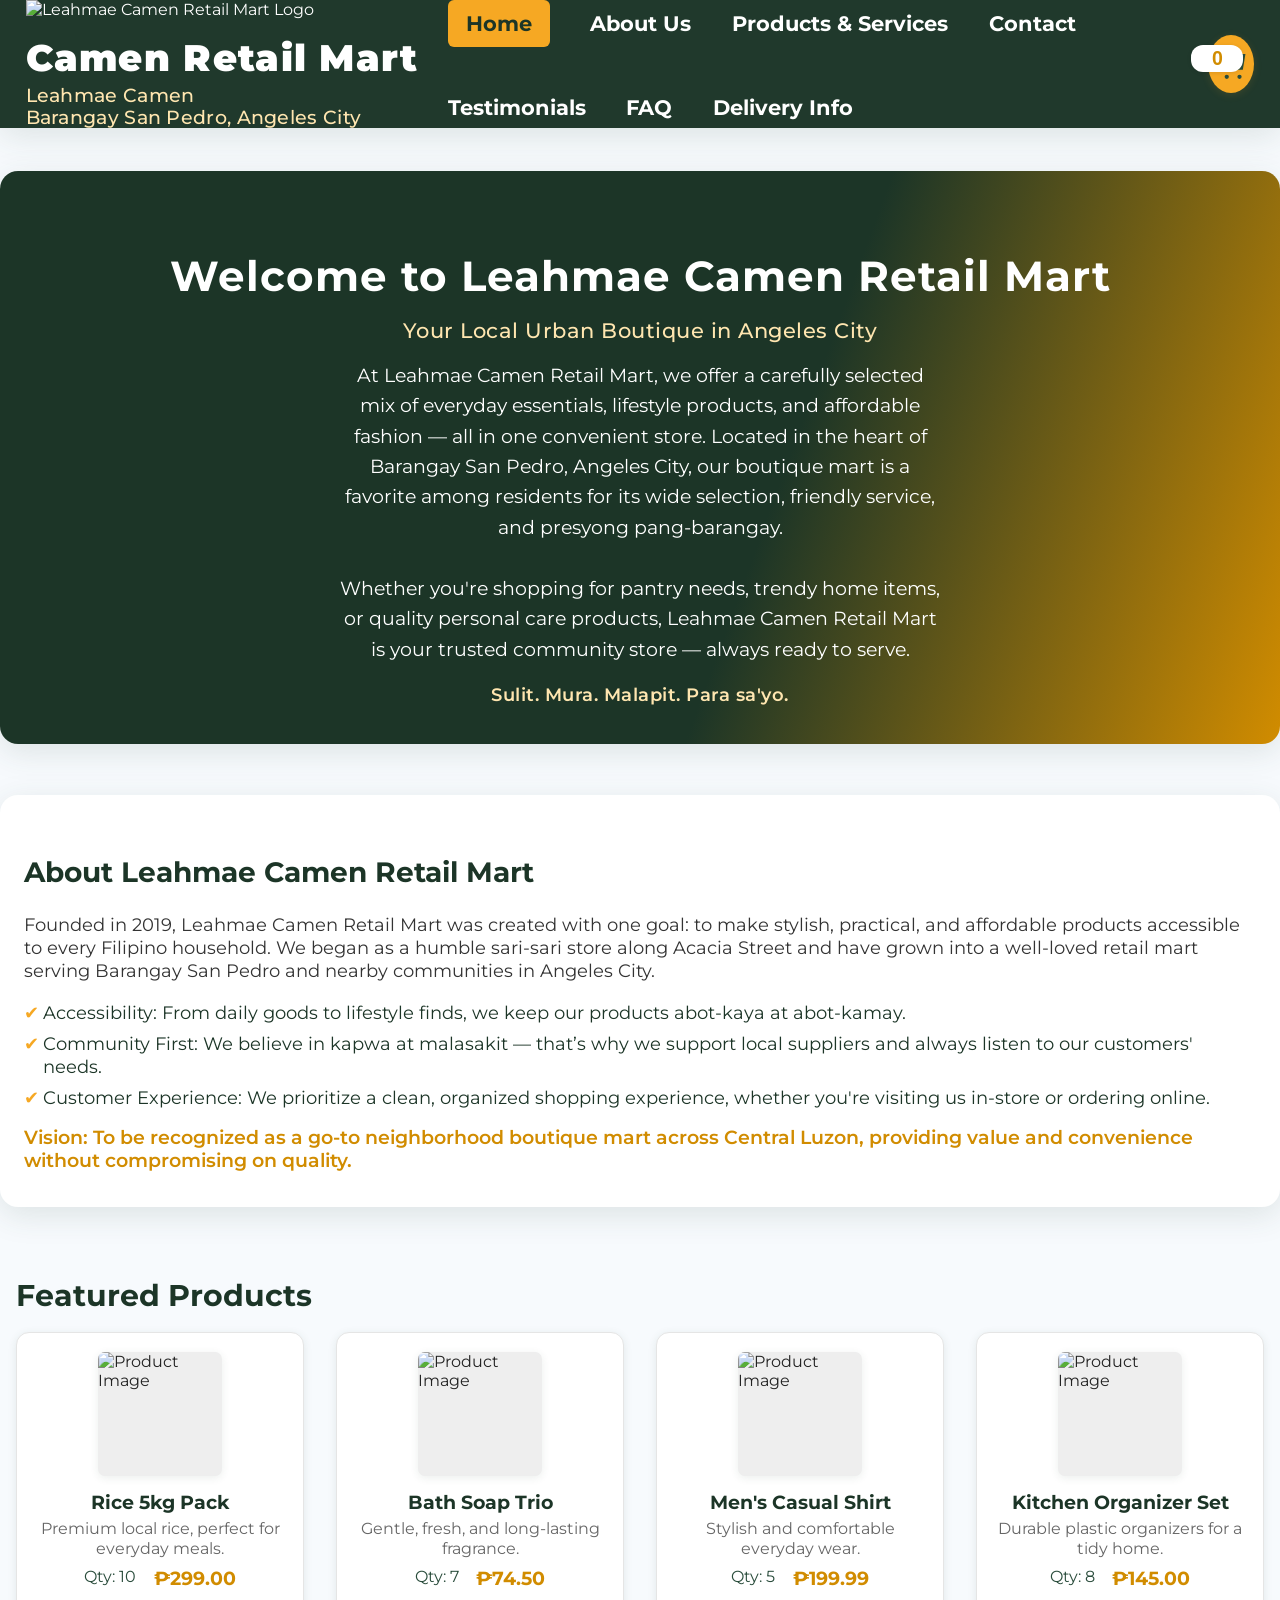
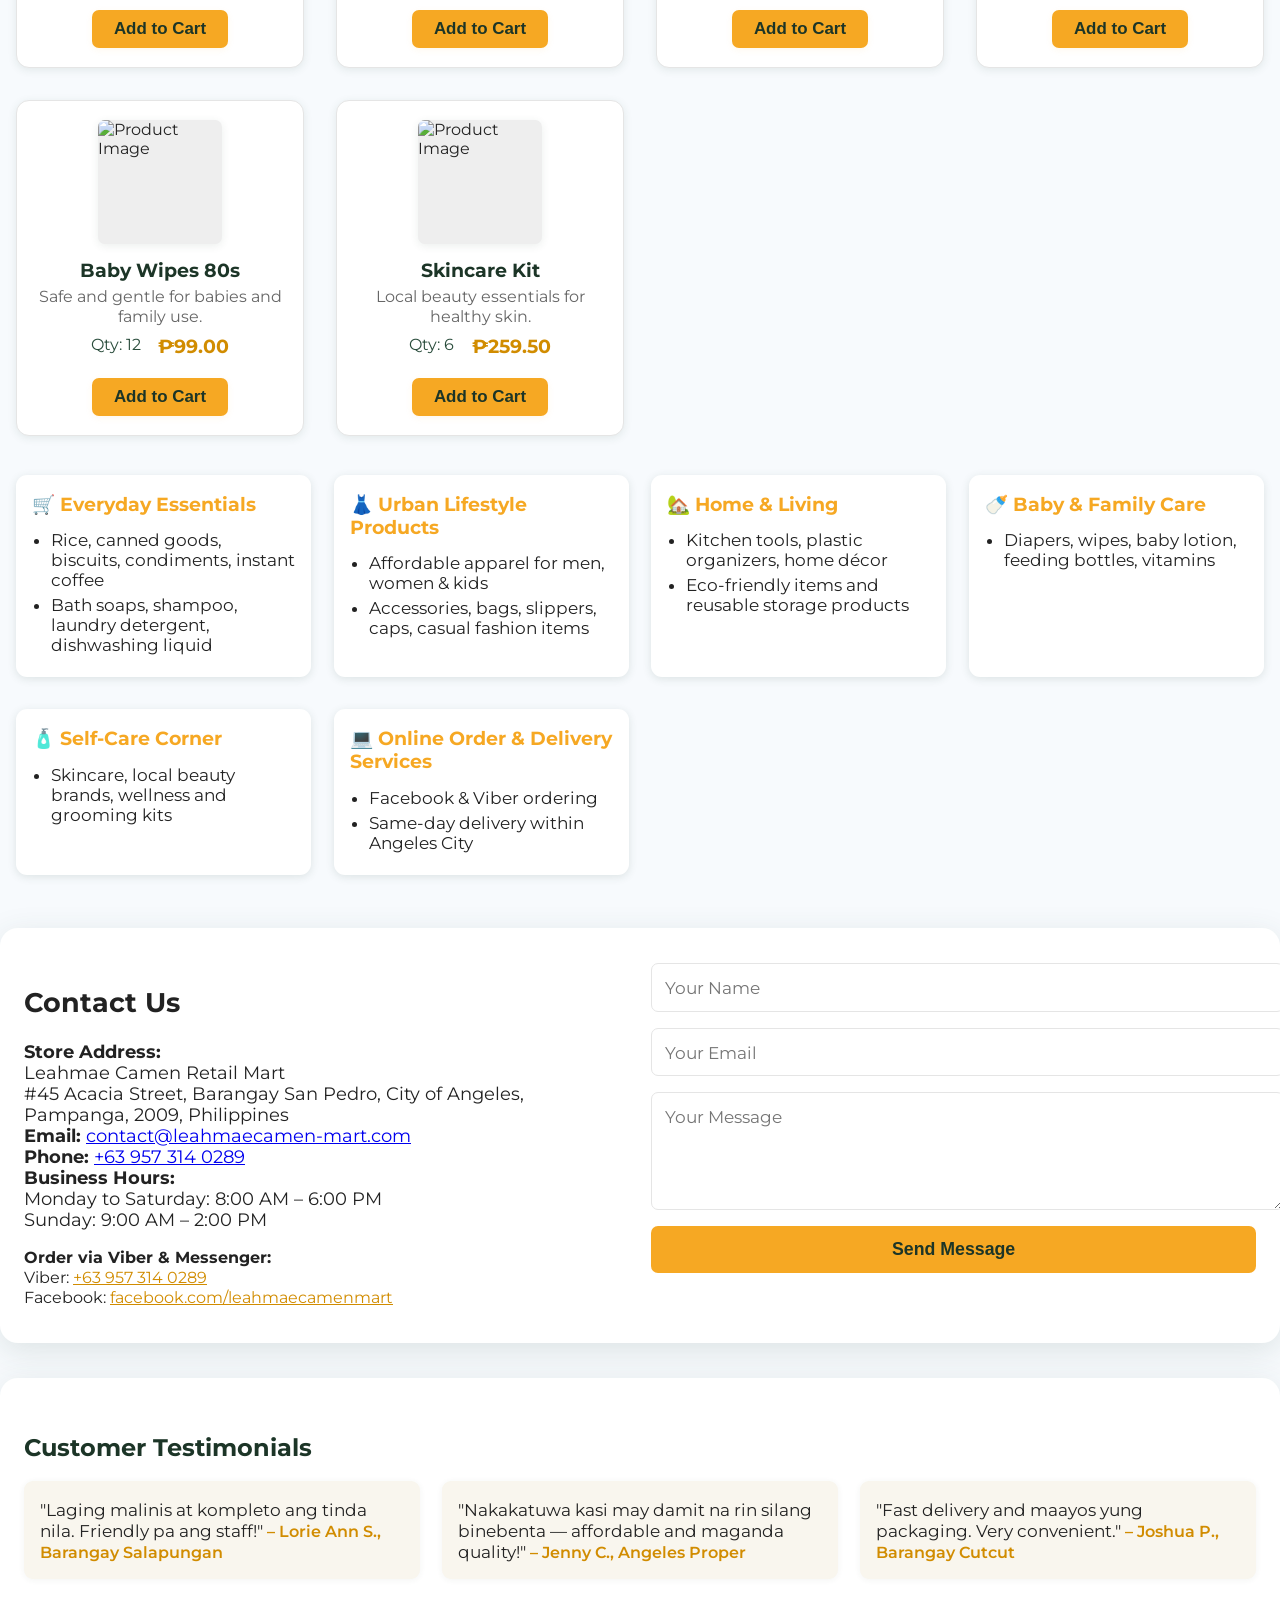
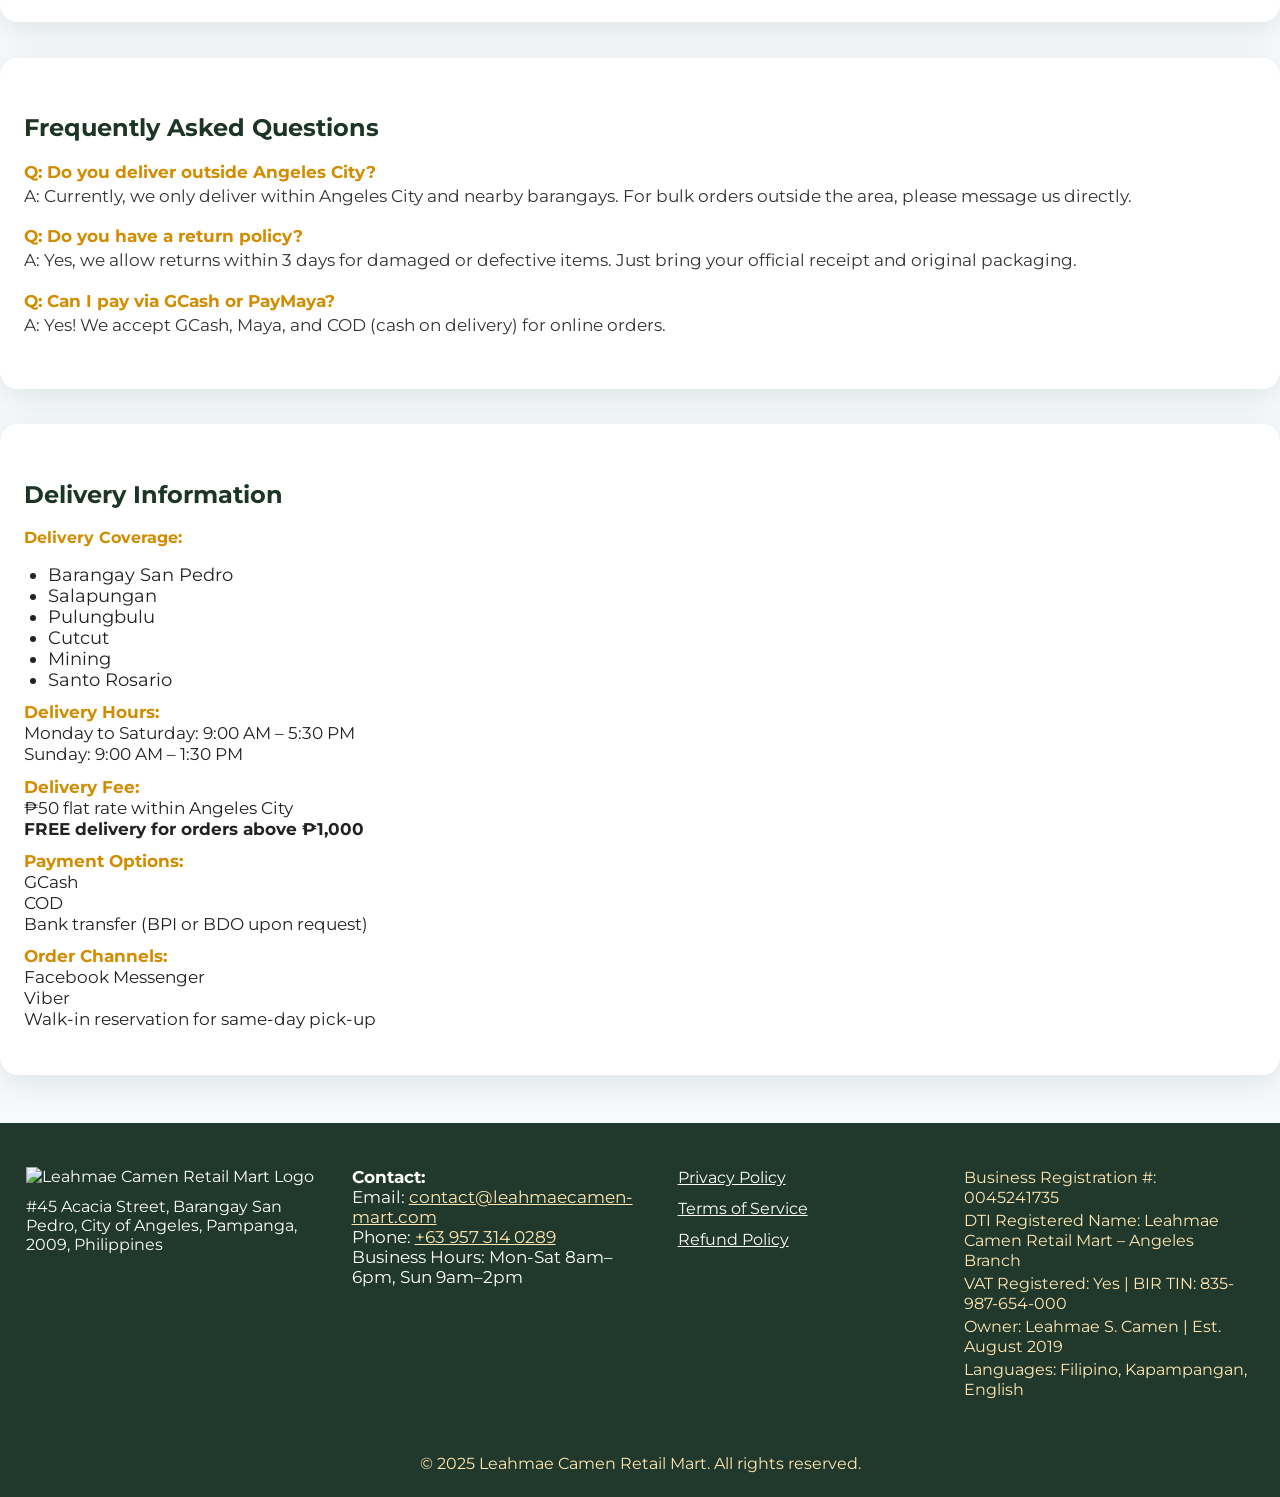
==== index.html @ 32e78ec8 "index.html" ====
<!DOCTYPE html>
<html lang="en">
<head>
    <meta charset="UTF-8">
    <meta name="viewport" content="width=device-width, initial-scale=1.0">
    <title>Leahmae Camen Retail Mart | Urban Boutique in Angeles City</title>
    <meta name="description" content="Leahmae Camen Retail Mart: Your local neighborhood boutique, offering everyday essentials, lifestyle products, and affordable fashion in Angeles City.">
    <meta name="author" content="Leahmae Camen Retail Mart">
    <link rel="icon" type="image/png" href="image/FAVICON.png">
    <link rel="stylesheet" href="https://fonts.googleapis.com/css?family=Montserrat:400,700&display=swap">
    <style>
        :root {
            --primary: #294c3b;
            --primary-dark: #1c3527;
            --header-bg: #20392c;
            --accent: #f6a823;
            --accent-dark: #d18c00;
            --background: #f7fafd;
            --surface: #fff;
            --text: #222;
            --border: #e5e5e5;
            --shadow: 0 8px 32px rgba(43,76,59,0.13);
            --radius: 18px;
        }
        body {
            font-family: 'Montserrat', Arial, sans-serif;
            background: var(--background);
            color: var(--text);
            margin: 0;
            padding: 0;
        }
        header {
            position: sticky;
            top: 0;
            left: 0;
            z-index: 1100;
            background: var(--header-bg);
            color: #fff;
            box-shadow: var(--shadow);
            min-height: 128px;
            width: 100%;
        }
        .container {
            max-width: 1400px;
            margin: 0 auto;
            padding: 0 2vw;
        }
        .header-inner {
            display: flex;
            flex-direction: row;
            align-items: center;
            justify-content: space-between;
            height: 128px;
            position: relative;
        }
        .header-brand {
            display: flex;
            flex-direction: row;
            align-items: center;
            gap: 32px;
            height: 100%;
            min-width: 420px;
        }
        .header-logo-block {
            display: flex;
            flex-direction: column;
            align-items: flex-start;
            height: 100%;
            justify-content: center;
            gap: 0px;
        }
        .header-logo-block img {
            height: 82px;
            width: auto;
            margin-top: 0;
            margin-bottom: 0px;
        }
        .brand-txt-block {
            display: flex;
            flex-direction: column;
            justify-content: center;
            align-items: flex-start;
            line-height: 1.13;
            font-size: 1.15rem;
            font-weight: 700;
            color: #fff;
            min-width: 220px;
            margin-left: 0;
            margin-top: 0px;
        }
        .brand-txt-block .brand-title {
            font-size: 2.3rem;
            font-weight: 900;
            letter-spacing: 1.3px;
            color: #fff;
            margin-bottom: 5px;
            margin-top: 0px;
            white-space: nowrap;
        }
        .brand-txt-block .brand-sub {
            font-size: 1.21rem;
            font-weight: 500;
            letter-spacing: 0.3px;
            color: #ffe6b0;
            margin-top: 2px;
            margin-bottom: 0px;
            line-height: 1.1;
            white-space: pre-line;
        }
        nav {
            display: flex;
            gap: 2.3rem;
            align-items: center;
            height: 100%;
            position: relative;
            flex-wrap: wrap;
        }
        nav a {
            color: #fff;
            text-decoration: none;
            font-weight: 700;
            font-size: 1.29rem;
            padding: 11px 0 11px 0;
            border-radius: 6px;
            display: inline-block;
            transition: color 0.17s, background 0.17s;
            position: relative;
            background: none;
            margin: 0 2px;
        }
        nav a.active, nav a:hover {
            background: var(--accent);
            color: var(--primary-dark);
            padding: 11px 18px;
            transition: background 0.17s, color 0.17s;
        }
        .nav-section-label {
            display: block;
            font-size: 1.12rem;
            font-weight: 700;
            margin-bottom: 2px;
        }
        .cart-icon-btn {
            background: var(--accent);
            border: none;
            color: var(--primary-dark);
            border-radius: 50%;
            width: 58px;
            height: 58px;
            display: flex;
            align-items: center;
            justify-content: center;
            cursor: pointer;
            margin-left: 28px;
            box-shadow: 0 2px 8px rgba(246,168,35,0.13);
            transition: background 0.2s;
            position: relative;
        }
        .cart-icon-btn:hover {
            background: var(--accent-dark);
        }
        .cart-icon {
            width: 34px;
            height: 34px;
            display: block;
        }
        .cart-total-badge {
            position: absolute;
            top: 10px;
            right: 11px;
            background: #fff;
            color: var(--accent-dark);
            font-weight: bold;
            border-radius: 12px;
            font-size: 1.22rem;
            padding: 2px 10px;
            min-width: 32px;
            text-align: center;
            box-shadow: 0 1px 4px rgba(0,0,0,0.11);
        }
        .burger {
            display: none;
            flex-direction: column;
            justify-content: center;
            align-items: center;
            width: 62px;
            height: 62px;
            background: none;
            border: none;
            cursor: pointer;
            margin-left: 10px;
            z-index: 1200;
            position: relative;
        }
        .burger span {
            display: block;
            width: 38px;
            height: 6px;
            background: #fff;
            margin: 7px 0;
            border-radius: 3px;
            transition: all 0.3s;
        }
        /* Mobile styles for burger and cart button placement and nav menu */
        @media (max-width: 950px) {
            .header-inner {
                flex-direction: row;
                justify-content: center;
                align-items: center;
                height: 128px;
                min-height: 128px;
                position: relative;
            }
            .burger {
                display: flex;
                position: absolute;
                left: 8px;
                top: 50%;
                margin-left: 0;
                transform: translateY(-50%);
            }
            .cart-icon-btn {
                position: absolute;
                right: 8px;
                top: 50%;
                margin-left: 0;
                transform: translateY(-50%);
            }
            .header-brand {
                min-width: unset;
                width: auto;
                margin-left: 80px;
                margin-right: 80px;
                gap: 16px;
            }
            .brand-txt-block .brand-title { font-size: 1.43rem; }
            .brand-txt-block .brand-sub { font-size: 1.01rem; }
            nav {
                position: fixed;
                top: 128px;
                left: 0;
                right: 0;
                background: var(--header-bg);
                flex-direction: column;
                gap: 0;
                padding: 0;
                box-shadow: var(--shadow);
                display: none;
                border-bottom-left-radius: var(--radius);
                border-bottom-right-radius: var(--radius);
                z-index: 1201;
                max-height: 67vh;
                overflow-y: auto;
            }
            nav.open {
                display: flex;
                animation: fadeInMenu 0.3s;
            }
            nav a {
                padding: 18px 0;
                font-size: 1.26rem;
                border-radius: 0;
                border-bottom: 1px solid rgba(255,255,255,0.10);
                width: 100%;
                text-align: left;
            }
        }
        @keyframes fadeInMenu {
            from { opacity: 0; transform: translateY(-16px);}
            to { opacity: 1; transform: translateY(0);}
        }
        main { margin: 2.7rem 0 1rem 0; }
        section { margin-bottom: 2.7rem; padding: 0 1rem; }
        .hero {
            text-align: center;
            background: linear-gradient(110deg, var(--primary-dark) 60%, var(--accent-dark) 100%);
            color: #fff;
            border-radius: var(--radius);
            box-shadow: var(--shadow);
            padding: 2.8rem 1.7rem 2.4rem 1.7rem;
            margin-bottom: 3.2rem;
        }
        .hero h1 {
            font-size: 2.6rem;
            font-weight: 700;
            margin-bottom: 0.4rem;
            letter-spacing: 1px;
        }
        .hero h2 {
            font-size: 1.32rem;
            font-weight: 500;
            margin-bottom: 1.1rem;
            letter-spacing: 0.5px;
            color: #ffe6b0;
        }
        .hero p {
            max-width: 600px;
            margin: 0.8rem auto 0.2rem auto;
            font-size: 1.19rem;
            line-height: 1.6;
        }
        .tagline {
            font-size: 1.11rem;
            margin-top: 1.2rem;
            font-weight: 600;
            letter-spacing: 0.5px;
            color: #ffe6b0;
        }
        .about-section {
            background: var(--surface);
            border-radius: var(--radius);
            box-shadow: var(--shadow);
            padding: 2.2rem 1.5rem;
            margin-bottom: 2.2rem;
        }
        .about-section h2 { font-size: 1.78rem; color: var(--primary-dark); }
        .about-section p { font-size: 1.13rem; color: #333; }
        .core-values {
            margin: 1.2rem 0 0.3rem 0;
            padding: 0;
            list-style: none;
        }
        .core-values li {
            margin-bottom: 0.5rem;
            padding-left: 1.2rem;
            position: relative;
            font-size: 1.13rem;
            color: var(--primary-dark);
        }
        .core-values li::before {
            content: "✔";
            position: absolute;
            left: 0;
            color: var(--accent);
        }
        .vision {
            margin-top: 1.1rem;
            font-weight: 600;
            font-size: 1.16rem;
            color: var(--accent-dark);
        }
        .products-section { margin-top: 2.5rem; }
        .products-header {
            display: flex;
            align-items: center;
            justify-content: space-between;
            flex-wrap: wrap;
            margin-bottom: 1.2rem;
        }
        .products-header h3 {
            font-size: 1.85rem;
            font-weight: 700;
            color: var(--primary-dark);
            margin-bottom: 0;
        }
        .products-grid {
            display: grid;
            grid-template-columns: repeat(auto-fit, minmax(240px, 1fr));
            gap: 2rem;
            margin-bottom: 2.4rem;
        }
        .product-card {
            background: var(--surface);
            border-radius: 13px;
            box-shadow: 0 2px 8px rgba(43,76,59,0.10);
            padding: 1.18rem;
            display: flex;
            flex-direction: column;
            align-items: center;
            transition: box-shadow 0.2s;
            border: 1px solid var(--border);
            position: relative;
        }
        .product-card img {
            width: 124px;
            height: 124px;
            object-fit: cover;
            margin-bottom: 0.95rem;
            border-radius: 7px;
            background: #eee;
            box-shadow: 0 2px 9px rgba(43,76,59,0.09);
        }
        .product-title {
            font-size: 1.17rem;
            font-weight: 700;
            margin-bottom: 0.22rem;
            text-align: center;
            color: var(--primary-dark);
        }
        .product-desc {
            font-size: 1.02rem;
            color: #666;
            margin-bottom: 0.55rem;
            text-align: center;
        }
        .product-meta {
            display: flex;
            gap: 1.1rem;
            font-size: 0.99rem;
            color: var(--primary);
            margin-bottom: 0.7rem;
        }
        .product-price {
            font-size: 1.16rem;
            font-weight: 700;
            color: var(--accent-dark);
        }
        .add-cart-btn {
            margin-top: 0.6rem;
            background: var(--accent);
            border: none;
            color: var(--primary-dark);
            font-weight: 700;
            padding: 9px 22px;
            border-radius: 7px;
            cursor: pointer;
            font-size: 1.06rem;
            box-shadow: 0 2px 7px rgba(246,168,35,0.08);
            transition: background 0.2s, color 0.2s;
        }
        .add-cart-btn:hover {
            background: var(--accent-dark);
            color: #fff;
        }
        @media (max-width: 700px) {
            .products-header { flex-direction: column; gap: 1rem; align-items: flex-start; }
            .products-header h3 { font-size: 1.33rem; }
            .products-grid { grid-template-columns: 1fr; }
        }
        .services-list {
            display: grid;
            grid-template-columns: repeat(auto-fit, minmax(250px, 1fr));
            gap: 1.4rem;
            margin: 2.2rem 0 0.7rem 0;
        }
        .service-card {
            background: var(--surface);
            border-radius: 11px;
            box-shadow: 0 2px 8px rgba(43,76,59,0.13);
            padding: 1.12rem 1rem;
            margin-bottom: 0.6rem;
            display: flex;
            flex-direction: column;
            gap: 0.7rem;
        }
        .service-card h4 {
            color: var(--accent);
            font-size: 1.17rem;
            margin: 0 0 0.2rem 0;
            font-weight: 700;
        }
        .service-card ul {
            margin: 0;
            padding-left: 1.2rem;
        }
        .service-card ul li {
            margin-bottom: 0.3rem;
            font-size: 1.05rem;
        }
        .cart-overlay {
            position: fixed;
            top: 0; left: 0;
            width: 100vw; height: 100vh;
            background: rgba(43,76,59,0.18);
            display: none;
            align-items: center;
            justify-content: center;
            z-index: 2002;
        }
        .cart-modal {
            background: var(--surface);
            border-radius: var(--radius);
            box-shadow: 0 4px 32px rgba(43,76,59,0.18);
            padding: 2.2rem 2.3rem;
            min-width: 340px;
            max-width: 96vw;
            min-height: 260px;
            max-height: 86vh;
            overflow-y: auto;
            position: relative;
        }
        .cart-modal h4 {
            font-size: 1.5rem;
            font-weight: 700;
            color: var(--primary-dark);
            margin-bottom: 1.2rem;
        }
        .cart-close {
            position: absolute;
            right: 20px;
            top: 20px;
            background: none;
            border: none;
            font-size: 1.7rem;
            color: var(--accent-dark);
            cursor: pointer;
        }
        .cart-list { margin-bottom: 1.1rem; }
        .cart-item {
            display: flex;
            align-items: center;
            justify-content: space-between;
            padding: 9px 0;
            border-bottom: 1px solid #eee;
            gap: 0.7rem;
        }
        .cart-item-title {
            font-weight: 600;
            color: var(--primary-dark);
        }
        .cart-item-qty {
            font-size: 1.05rem;
            color: #444;
        }
        .cart-item-remove {
            background: var(--accent);
            color: var(--primary-dark);
            border: none;
            border-radius: 5px;
            padding: 4px 12px;
            font-size: 1.05rem;
            cursor: pointer;
        }
        .cart-item-remove:hover {
            background: var(--accent-dark);
            color: #fff;
        }
        .cart-empty {
            text-align: center;
            color: #888;
            margin: 1.7rem 0 2.5rem 0;
            font-size: 1.05rem;
        }
        .cart-total {
            font-weight: 700;
            color: var(--primary-dark);
            font-size: 1.19rem;
            margin-bottom: 1.1rem;
            text-align: right;
        }
        .cart-checkout-btn {
            background: var(--primary-dark);
            color: #fff;
            border: none;
            border-radius: 7px;
            padding: 13px 38px;
            font-size: 1.13rem;
            font-weight: 700;
            cursor: pointer;
            float: right;
            transition: background 0.2s;
        }
        .cart-checkout-btn:hover {
            background: var(--accent-dark);
            color: var(--primary);
        }
        @media (max-width: 500px) {
            .cart-modal { padding: 1.1rem 0.7rem; min-width: 96vw; }
        }
        .contact-section {
            background: var(--surface);
            border-radius: var(--radius);
            box-shadow: var(--shadow);
            padding: 2.2rem 1.5rem;
            margin-bottom: 2.2rem;
            display: grid;
            grid-template-columns: 1fr 1fr;
            gap: 1.4rem;
        }
        .contact-info { font-size: 1.12rem; }
        .contact-form { display: flex; flex-direction: column; gap: 1rem; }
        .contact-form input,
        .contact-form textarea {
            width: 100%;
            padding: 0.8rem;
            border-radius: 7px;
            border: 1px solid var(--border);
            font-size: 1.09rem;
            font-family: inherit;
        }
        .contact-form textarea { min-height: 90px; resize: vertical; }
        .contact-form button {
            background: var(--accent);
            color: var(--primary-dark);
            border: none;
            border-radius: 7px;
            padding: 13px 22px;
            font-size: 1.11rem;
            font-weight: 700;
            cursor: pointer;
            transition: background 0.2s;
        }
        .contact-form button:hover { background: var(--accent-dark); color: #fff; }
        .contact-channels { margin-top: 1.1rem; font-size: 1.03rem; }
        .contact-channels a { color: var(--accent-dark); text-decoration: underline; }
        @media (max-width: 850px) { .contact-section { grid-template-columns: 1fr; } }
        .testimonials-section {
            background: var(--surface);
            border-radius: var(--radius);
            box-shadow: var(--shadow);
            padding: 2.2rem 1.5rem;
            margin-bottom: 2.2rem;
        }
        .testimonials-section h2 { color: var(--primary-dark); margin-bottom: 1.2rem; }
        .testimonial-list {
            display: grid;
            grid-template-columns: repeat(auto-fit, minmax(270px, 1fr));
            gap: 1.4rem;
        }
        .testimonial-card {
            background: #f9f6ee;
            border-radius: 9px;
            box-shadow: 0 1px 6px rgba(43,76,59,0.06);
            padding: 1.1rem 1rem;
            font-size: 1.08rem;
            color: #222;
            margin-bottom: 0.5rem;
        }
        .testimonial-cite {
            margin-top: 0.5rem;
            font-size: 0.99rem;
            color: var(--accent-dark);
            font-weight: 600;
        }
        .faq-section {
            background: var(--surface);
            border-radius: var(--radius);
            box-shadow: var(--shadow);
            padding: 2.2rem 1.5rem;
            margin-bottom: 2.2rem;
        }
        .faq-section h2 { color: var(--primary-dark); margin-bottom: 1.2rem; }
        .faq-list { margin: 0; padding: 0; list-style: none; }
        .faq-list li { margin-bottom: 1.2rem; }
        .faq-q {
            font-weight: 700;
            color: var(--accent-dark);
            margin-bottom: 0.2rem;
            display: block;
            font-size: 1.08rem;
        }
        .faq-a { font-size: 1.07rem; color: #333; }
        .delivery-section {
            background: var(--surface);
            border-radius: var(--radius);
            box-shadow: var(--shadow);
            padding: 2.2rem 1.5rem;
            margin-bottom: 2.2rem;
        }
        .delivery-section h2 { color: var(--primary-dark); margin-bottom: 1.2rem; }
        .delivery-list {
            margin: 1.1rem 0 0.7rem 0;
            padding-left: 1.5rem;
            font-size: 1.10rem;
        }
        .delivery-label { font-weight: 700; color: var(--accent-dark); }
        .delivery-hours, .delivery-fee, .delivery-payment, .delivery-channels {
            margin: 0.7rem 0; font-size: 1.08rem;
        }
        footer {
            background: var(--header-bg);
            color: #fff;
            padding: 2.7rem 0 1.5rem 0;
            margin-top: 3rem;
        }
        .footer-container {
            max-width: 1400px;
            margin: 0 auto;
            padding: 0 2vw;
        }
        .footer-row {
            display: flex;
            flex-wrap: wrap;
            gap: 2.2rem;
            justify-content: space-between;
            align-items: flex-start;
        }
        .footer-brand { flex: 1 1 220px; }
        .footer-logo {
            height: 38px;
            width: auto;
            margin-bottom: 0.7rem;
        }
        .footer-links {
            flex: 1 1 180px;
            display: flex;
            flex-direction: column;
            gap: 0.7rem;
        }
        .footer-links a {
            color: #fff;
            text-decoration: underline;
            font-size: 1.03rem;
        }
        .footer-contact, .footer-meta {
            flex: 1 1 220px;
            font-size: 1.04rem;
            margin-bottom: 1.2rem;
        }
        .footer-meta span {
            display: block;
            font-size: 1.02rem;
            color: #ffe6b0;
            margin-bottom: 0.2rem;
        }
        .footer-bottom {
            text-align: center;
            margin-top: 2rem;
            font-size: 1rem;
            color: #ffe6b0;
        }
        @media (max-width: 900px) {
            .footer-row { flex-direction: column; gap: 1.3rem; }
            .footer-brand, .footer-contact, .footer-meta, .footer-links { flex: 1 1 100%; }
        }
        ::-webkit-scrollbar { width: 8px; background: #eee; }
        ::-webkit-scrollbar-thumb { background: var(--accent); border-radius: 6px; }
    </style>
</head>
<body>
    <header>
        <div class="container header-inner">
            <button class="burger" aria-label="Menu" onclick="toggleBurger()">
                <span></span>
                <span></span>
                <span></span>
            </button>
            <div class="header-brand">
                <div class="header-logo-block">
                    <img src="image/LOGO.png" alt="Leahmae Camen Retail Mart Logo">
                    <div class="brand-txt-block">
                        <span class="brand-title">Camen Retail Mart</span>
                        <span class="brand-sub">Leahmae Camen<br>Barangay San Pedro, Angeles City</span>
                    </div>
                </div>
            </div>
            <nav id="nav-menu">
                <a href="#home" class="active">Home</a>
                <a href="#about">About Us</a>
                <a href="#products">Products & Services</a>
                <a href="#contact">Contact</a>
                <a href="#testimonials">Testimonials</a>
                <a href="#faq">FAQ</a>
                <a href="#delivery">Delivery Info</a>
            </nav>
            <button class="cart-icon-btn" onclick="openCart()" id="cart-icon-btn" title="View Cart">
                <svg class="cart-icon" viewBox="0 0 24 24" fill="none">
                    <path d="M6 6h15l-1.5 9h-13z" stroke="#294c3b" stroke-width="2" fill="#f6a823"/>
                    <circle cx="9" cy="21" r="1.5" fill="#294c3b"/>
                    <circle cx="18" cy="21" r="1.5" fill="#294c3b"/>
                </svg>
                <span class="cart-total-badge" id="cart-badge">0</span>
            </button>
        </div>
    </header>
    <main>
        <section class="hero" id="home">
            <h1>Welcome to Leahmae Camen Retail Mart</h1>
            <h2>Your Local Urban Boutique in Angeles City</h2>
            <p>
                At Leahmae Camen Retail Mart, we offer a carefully selected mix of everyday essentials, lifestyle products, and affordable fashion — all in one convenient store. Located in the heart of Barangay San Pedro, Angeles City, our boutique mart is a favorite among residents for its wide selection, friendly service, and presyong pang-barangay.<br><br>
                Whether you're shopping for pantry needs, trendy home items, or quality personal care products, Leahmae Camen Retail Mart is your trusted community store — always ready to serve.
            </p>
            <div class="tagline">Sulit. Mura. Malapit. Para sa'yo.</div>
        </section>
        <section class="about-section" id="about">
            <h2>About Leahmae Camen Retail Mart</h2>
            <p>
                Founded in 2019, Leahmae Camen Retail Mart was created with one goal: to make stylish, practical, and affordable products accessible to every Filipino household. We began as a humble sari-sari store along Acacia Street and have grown into a well-loved retail mart serving Barangay San Pedro and nearby communities in Angeles City.
            </p>
            <ul class="core-values">
                <li>Accessibility: From daily goods to lifestyle finds, we keep our products abot-kaya at abot-kamay.</li>
                <li>Community First: We believe in kapwa at malasakit — that’s why we support local suppliers and always listen to our customers' needs.</li>
                <li>Customer Experience: We prioritize a clean, organized shopping experience, whether you're visiting us in-store or ordering online.</li>
            </ul>
            <div class="vision">Vision: To be recognized as a go-to neighborhood boutique mart across Central Luzon, providing value and convenience without compromising on quality.</div>
        </section>
        <section class="products-section" id="products">
            <div class="products-header">
                <h3>Featured Products</h3>
            </div>
            <div class="products-grid" id="products-grid">
                <div class="product-card">
                    <img src="image/placeholder1.png" alt="Product Image">
                    <div class="product-title">Rice 5kg Pack</div>
                    <div class="product-desc">Premium local rice, perfect for everyday meals.</div>
                    <div class="product-meta">
                        <span>Qty: 10</span>
                        <span class="product-price">&#8369;299.00</span>
                    </div>
                    <button class="add-cart-btn" onclick="addToCart('Rice 5kg Pack', 299, 1)">Add to Cart</button>
                </div>
                <div class="product-card">
                    <img src="image/placeholder2.png" alt="Product Image">
                    <div class="product-title">Bath Soap Trio</div>
                    <div class="product-desc">Gentle, fresh, and long-lasting fragrance.</div>
                    <div class="product-meta">
                        <span>Qty: 7</span>
                        <span class="product-price">&#8369;74.50</span>
                    </div>
                    <button class="add-cart-btn" onclick="addToCart('Bath Soap Trio', 74.5, 1)">Add to Cart</button>
                </div>
                <div class="product-card">
                    <img src="image/placeholder3.png" alt="Product Image">
                    <div class="product-title">Men's Casual Shirt</div>
                    <div class="product-desc">Stylish and comfortable everyday wear.</div>
                    <div class="product-meta">
                        <span>Qty: 5</span>
                        <span class="product-price">&#8369;199.99</span>
                    </div>
                    <button class="add-cart-btn" onclick="addToCart('Men\'s Casual Shirt', 199.99, 1)">Add to Cart</button>
                </div>
                <div class="product-card">
                    <img src="image/placeholder4.png" alt="Product Image">
                    <div class="product-title">Kitchen Organizer Set</div>
                    <div class="product-desc">Durable plastic organizers for a tidy home.</div>
                    <div class="product-meta">
                        <span>Qty: 8</span>
                        <span class="product-price">&#8369;145.00</span>
                    </div>
                    <button class="add-cart-btn" onclick="addToCart('Kitchen Organizer Set', 145, 1)">Add to Cart</button>
                </div>
                <div class="product-card">
                    <img src="image/placeholder5.png" alt="Product Image">
                    <div class="product-title">Baby Wipes 80s</div>
                    <div class="product-desc">Safe and gentle for babies and family use.</div>
                    <div class="product-meta">
                        <span>Qty: 12</span>
                        <span class="product-price">&#8369;99.00</span>
                    </div>
                    <button class="add-cart-btn" onclick="addToCart('Baby Wipes 80s', 99, 1)">Add to Cart</button>
                </div>
                <div class="product-card">
                    <img src="image/placeholder6.png" alt="Product Image">
                    <div class="product-title">Skincare Kit</div>
                    <div class="product-desc">Local beauty essentials for healthy skin.</div>
                    <div class="product-meta">
                        <span>Qty: 6</span>
                        <span class="product-price">&#8369;259.50</span>
                    </div>
                    <button class="add-cart-btn" onclick="addToCart('Skincare Kit', 259.5, 1)">Add to Cart</button>
                </div>
            </div>
            <div class="services-list">
                <div class="service-card">
                    <h4>🛒 Everyday Essentials</h4>
                    <ul>
                        <li>Rice, canned goods, biscuits, condiments, instant coffee</li>
                        <li>Bath soaps, shampoo, laundry detergent, dishwashing liquid</li>
                    </ul>
                </div>
                <div class="service-card">
                    <h4>👗 Urban Lifestyle Products</h4>
                    <ul>
                        <li>Affordable apparel for men, women & kids</li>
                        <li>Accessories, bags, slippers, caps, casual fashion items</li>
                    </ul>
                </div>
                <div class="service-card">
                    <h4>🏡 Home & Living</h4>
                    <ul>
                        <li>Kitchen tools, plastic organizers, home décor</li>
                        <li>Eco-friendly items and reusable storage products</li>
                    </ul>
                </div>
                <div class="service-card">
                    <h4>🍼 Baby & Family Care</h4>
                    <ul>
                        <li>Diapers, wipes, baby lotion, feeding bottles, vitamins</li>
                    </ul>
                </div>
                <div class="service-card">
                    <h4>🧴 Self-Care Corner</h4>
                    <ul>
                        <li>Skincare, local beauty brands, wellness and grooming kits</li>
                    </ul>
                </div>
                <div class="service-card">
                    <h4>💻 Online Order & Delivery Services</h4>
                    <ul>
                        <li>Facebook & Viber ordering</li>
                        <li>Same-day delivery within Angeles City</li>
                    </ul>
                </div>
            </div>
        </section>
        <div class="cart-overlay" id="cart-overlay">
            <div class="cart-modal">
                <button class="cart-close" onclick="closeCart()">&times;</button>
                <h4>Your Cart</h4>
                <div class="cart-list" id="cart-list">
                </div>
                <div class="cart-total" id="cart-total">Total: &#8369;0.00</div>
                <button class="cart-checkout-btn" onclick="checkout()">Checkout</button>
                <div id="cart-empty-msg" class="cart-empty">Your cart is empty.</div>
            </div>
        </div>
        <section class="contact-section" id="contact">
            <div class="contact-info">
                <h2>Contact Us</h2>
                <div><b>Store Address:</b><br>
                Leahmae Camen Retail Mart<br>
                #45 Acacia Street, Barangay San Pedro, City of Angeles, Pampanga, 2009, Philippines</div>
                <div><b>Email:</b> <a href="mailto:contact@leahmaecamen-mart.com">contact@leahmaecamen-mart.com</a></div>
                <div><b>Phone:</b> <a href="tel:+639573140289">+63 957 314 0289</a></div>
                <div><b>Business Hours:</b><br>
                    Monday to Saturday: 8:00 AM – 6:00 PM<br>
                    Sunday: 9:00 AM – 2:00 PM
                </div>
                <div class="contact-channels">
                    <b>Order via Viber & Messenger:</b><br>
                    Viber: <a href="viber://chat?number=+639573140289">+63 957 314 0289</a><br>
                    Facebook: <a href="https://facebook.com/leahmaecamenmart" target="_blank">facebook.com/leahmaecamenmart</a>
                </div>
            </div>
            <form class="contact-form" id="contactForm" autocomplete="off" onsubmit="contactSubmit(event)">
                <input type="text" name="name" id="contactName" placeholder="Your Name" required>
                <input type="email" name="email" id="contactEmail" placeholder="Your Email" required>
                <textarea name="message" id="contactMessage" placeholder="Your Message" required></textarea>
                <button type="submit">Send Message</button>
                <div id="contactSuccess" style="display:none;color:var(--accent-dark);font-weight:600;margin-top:8px;">Thank you! Your message has been sent.</div>
            </form>
        </section>
        <section class="testimonials-section" id="testimonials">
            <h2>Customer Testimonials</h2>
            <div class="testimonial-list">
                <div class="testimonial-card">
                    <span>"Laging malinis at kompleto ang tinda nila. Friendly pa ang staff!"</span>
                    <span class="testimonial-cite">– Lorie Ann S., Barangay Salapungan</span>
                </div>
                <div class="testimonial-card">
                    <span>"Nakakatuwa kasi may damit na rin silang binebenta — affordable and maganda quality!"</span>
                    <span class="testimonial-cite">– Jenny C., Angeles Proper</span>
                </div>
                <div class="testimonial-card">
                    <span>"Fast delivery and maayos yung packaging. Very convenient."</span>
                    <span class="testimonial-cite">– Joshua P., Barangay Cutcut</span>
                </div>
            </div>
        </section>
        <section class="faq-section" id="faq">
            <h2>Frequently Asked Questions</h2>
            <ul class="faq-list">
                <li>
                    <span class="faq-q">Q: Do you deliver outside Angeles City?</span>
                    <span class="faq-a">A: Currently, we only deliver within Angeles City and nearby barangays. For bulk orders outside the area, please message us directly.</span>
                </li>
                <li>
                    <span class="faq-q">Q: Do you have a return policy?</span>
                    <span class="faq-a">A: Yes, we allow returns within 3 days for damaged or defective items. Just bring your official receipt and original packaging.</span>
                </li>
                <li>
                    <span class="faq-q">Q: Can I pay via GCash or PayMaya?</span>
                    <span class="faq-a">A: Yes! We accept GCash, Maya, and COD (cash on delivery) for online orders.</span>
                </li>
            </ul>
        </section>
        <section class="delivery-section" id="delivery">
            <h2>Delivery Information</h2>
            <div>
                <span class="delivery-label">Delivery Coverage:</span>
                <ul class="delivery-list">
                    <li>Barangay San Pedro</li>
                    <li>Salapungan</li>
                    <li>Pulungbulu</li>
                    <li>Cutcut</li>
                    <li>Mining</li>
                    <li>Santo Rosario</li>
                </ul>
            </div>
            <div class="delivery-hours">
                <span class="delivery-label">Delivery Hours:</span><br>
                Monday to Saturday: 9:00 AM – 5:30 PM<br>
                Sunday: 9:00 AM – 1:30 PM
            </div>
            <div class="delivery-fee">
                <span class="delivery-label">Delivery Fee:</span><br>
                &#8369;50 flat rate within Angeles City<br>
                <b>FREE delivery for orders above &#8369;1,000</b>
            </div>
            <div class="delivery-payment">
                <span class="delivery-label">Payment Options:</span><br>
                GCash<br>
                COD<br>
                Bank transfer (BPI or BDO upon request)
            </div>
            <div class="delivery-channels">
                <span class="delivery-label">Order Channels:</span><br>
                Facebook Messenger<br>
                Viber<br>
                Walk-in reservation for same-day pick-up
            </div>
        </section>
    </main>
    <footer>
        <div class="footer-container">
            <div class="footer-row">
                <div class="footer-brand">
                    <img src="image/LOGO.png" alt="Leahmae Camen Retail Mart Logo" class="footer-logo">
                    <div>#45 Acacia Street, Barangay San Pedro, City of Angeles, Pampanga, 2009, Philippines</div>
                </div>
                <div class="footer-contact">
                    <div><strong>Contact:</strong></div>
                    <div>Email: <a href="mailto:contact@leahmaecamen-mart.com" style="color:#ffe6b0;">contact@leahmaecamen-mart.com</a></div>
                    <div>Phone: <a href="tel:+639573140289" style="color:#ffe6b0;">+63 957 314 0289</a></div>
                    <div>Business Hours: Mon-Sat 8am–6pm, Sun 9am–2pm</div>
                </div>
                <div class="footer-links">
                    <a href="privacy-policy.html">Privacy Policy</a>
                    <a href="terms.html">Terms of Service</a>
                    <a href="refund-policy.html">Refund Policy</a>
                </div>
                <div class="footer-meta">
                    <span>Business Registration #: 0045241735</span>
                    <span>DTI Registered Name: Leahmae Camen Retail Mart – Angeles Branch</span>
                    <span>VAT Registered: Yes | BIR TIN: 835-987-654-000</span>
                    <span>Owner: Leahmae S. Camen | Est. August 2019</span>
                    <span>Languages: Filipino, Kapampangan, English</span>
                </div>
            </div>
            <div class="footer-bottom">
                &copy; 2025 Leahmae Camen Retail Mart. All rights reserved.
            </div>
        </div>
    </footer>
    <script>
        function toggleBurger() {
            const nav = document.getElementById('nav-menu');
            if (nav.classList.contains('open')) {
                nav.classList.remove('open');
                document.body.classList.remove('nav-open');
                document.body.style.overflow = '';
            } else {
                nav.classList.add('open');
                document.body.classList.add('nav-open');
                document.body.style.overflow = 'hidden';
            }
        }
        document.addEventListener('click', function(e) {
            const nav = document.getElementById('nav-menu');
            const burger = document.querySelector('.burger');
            // Only close nav if click is outside nav and burger
            if (window.innerWidth <= 950) {
                if (nav.classList.contains('open') &&
                  !nav.contains(e.target) &&
                  !burger.contains(e.target)) {
                    nav.classList.remove('open');
                    document.body.classList.remove('nav-open');
                    document.body.style.overflow = '';
                }
            }
        });
        window.addEventListener('scroll', function() {
            const header = document.querySelector('header');
            if (window.scrollY > 6) {
                header.style.boxShadow = '0 8px 32px rgba(43,76,59,0.17)';
            } else {
                header.style.boxShadow = '0 8px 32px rgba(43,76,59,0.13)';
            }
        });
        let cart = [];
        function openCart() {
            document.getElementById('cart-overlay').style.display = 'flex';
            renderCart();
        }
        function closeCart() {
            document.getElementById('cart-overlay').style.display = 'none';
        }
        function addToCart(title, price, qty) {
            const idx = cart.findIndex(item => item.title === title);
            if (idx > -1) {
                cart[idx].qty += qty;
            } else {
                cart.push({ title, price, qty });
            }
            renderCart();
            updateCartBadge();
        }
        function removeFromCart(title) {
            cart = cart.filter(item => item.title !== title);
            renderCart();
            updateCartBadge();
        }
        function renderCart() {
            const list = document.getElementById('cart-list');
            const totalDiv = document.getElementById('cart-total');
            const emptyMsg = document.getElementById('cart-empty-msg');
            list.innerHTML = '';
            if (cart.length === 0) {
                emptyMsg.style.display = 'block';
                totalDiv.style.display = 'none';
                document.querySelector('.cart-checkout-btn').style.display = 'none';
                return;
            }
            emptyMsg.style.display = 'none';
            totalDiv.style.display = 'block';
            document.querySelector('.cart-checkout-btn').style.display = 'inline-block';
            let total = 0;
            cart.forEach(item => {
                total += item.price * item.qty;
                const row = document.createElement('div');
                row.className = 'cart-item';
                row.innerHTML = `
                    <span class="cart-item-title">${item.title}</span>
                    <span class="cart-item-qty">x${item.qty}</span>
                    <span class="product-price">&#8369;${(item.price * item.qty).toFixed(2)}</span>
                    <button class="cart-item-remove" onclick="removeFromCart('${item.title}')">Remove</button>
                `;
                list.appendChild(row);
            });
            totalDiv.innerHTML = `Total: &#8369;${total.toFixed(2)}`;
        }
        function updateCartBadge() {
            const badge = document.getElementById('cart-badge');
            let totalQty = 0;
            cart.forEach(item => totalQty += item.qty);
            badge.textContent = totalQty;
        }
        function checkout() {
            window.location.href = "order-summary.html";
        }
        function contactSubmit(e) {
            e.preventDefault();
            document.getElementById('contactSuccess').style.display = 'block';
            setTimeout(function() {
                document.getElementById('contactSuccess').style.display = 'none';
                document.getElementById('contactName').value = "";
                document.getElementById('contactEmail').value = "";
                document.getElementById('contactMessage').value = "";
            }, 3200);
        }
        document.querySelectorAll('nav a').forEach(function(link) {
            link.addEventListener('click', function(e) {
                e.preventDefault();
                const href = link.getAttribute('href');
                if (href.startsWith('#')) {
                    const target = document.querySelector(href);
                    if (target) {
                        window.scrollTo({
                            top: target.offsetTop - 130,
                            behavior: 'smooth'
                        });
                    }
                    document.getElementById('nav-menu').classList.remove('open');
                    document.body.classList.remove('nav-open');
                    document.body.style.overflow = '';
                }
            });
        });
        updateCartBadge();
    </script>
</body>
</html>
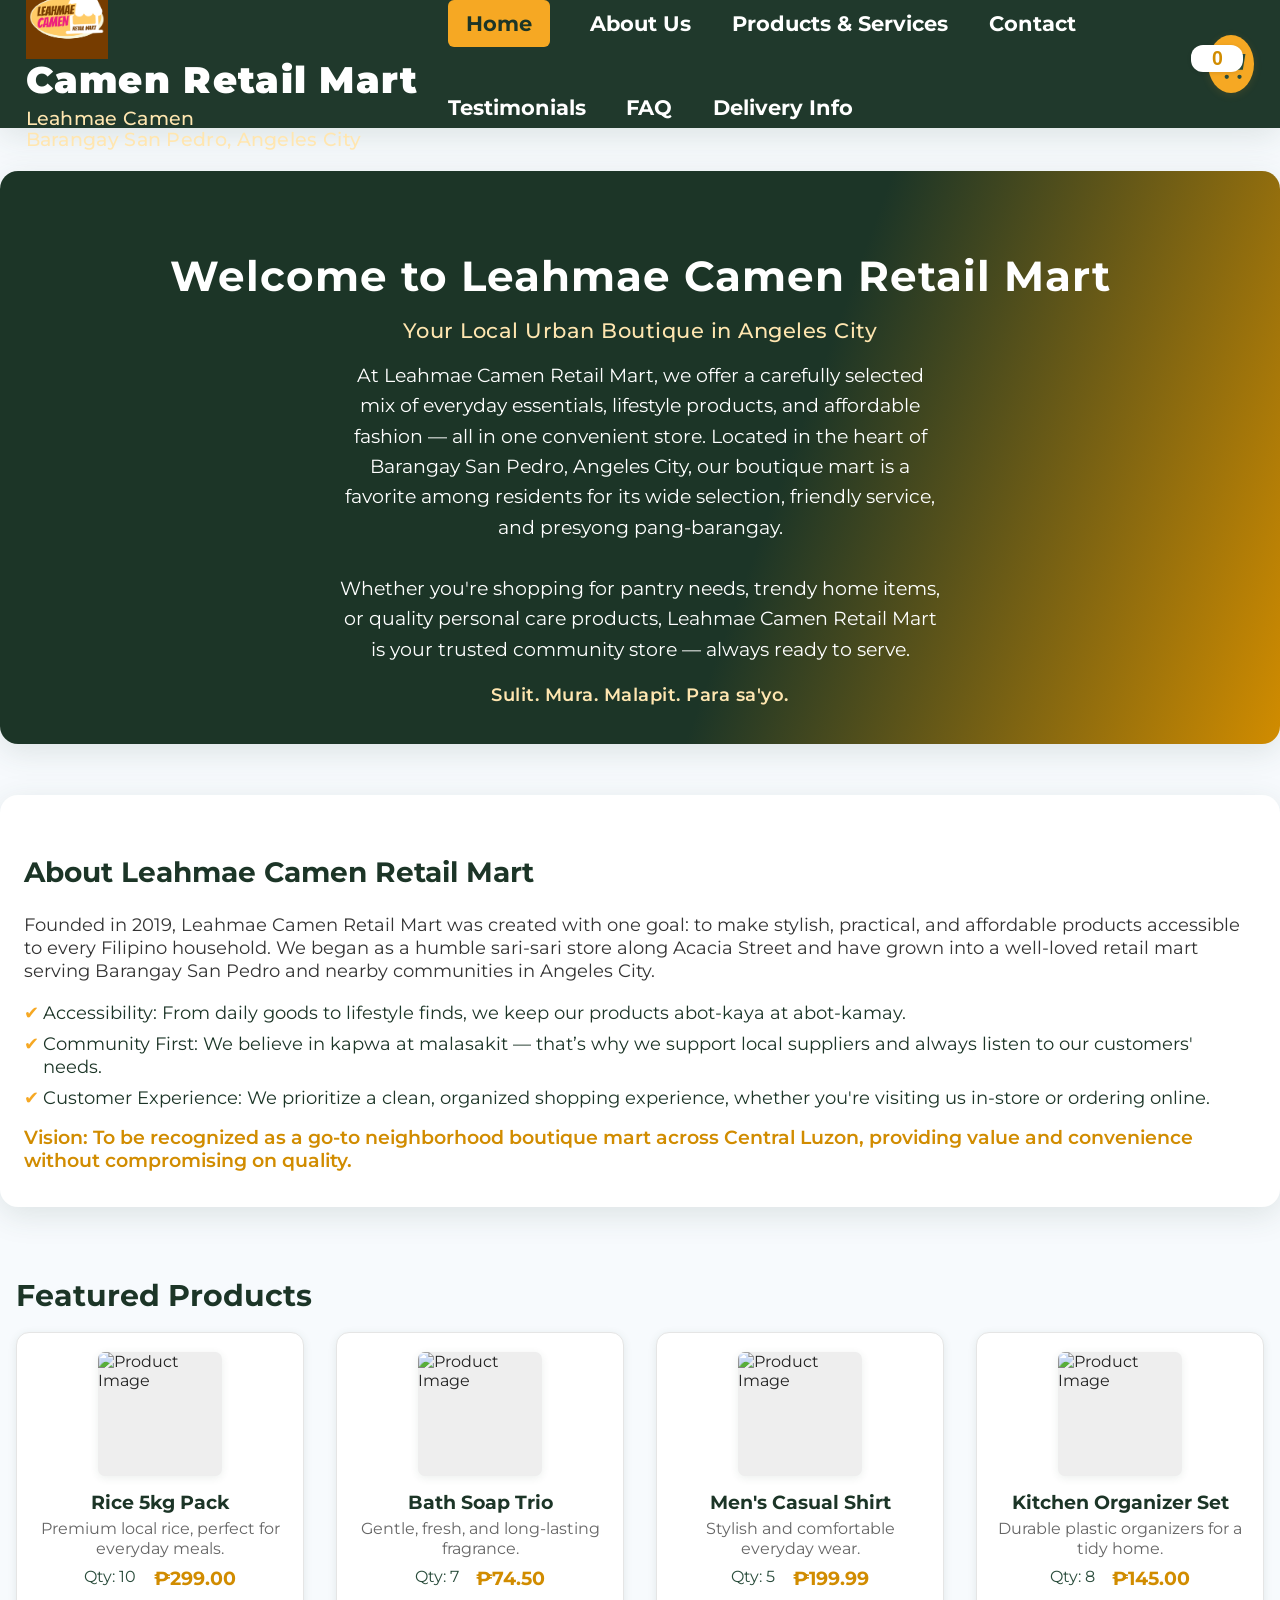
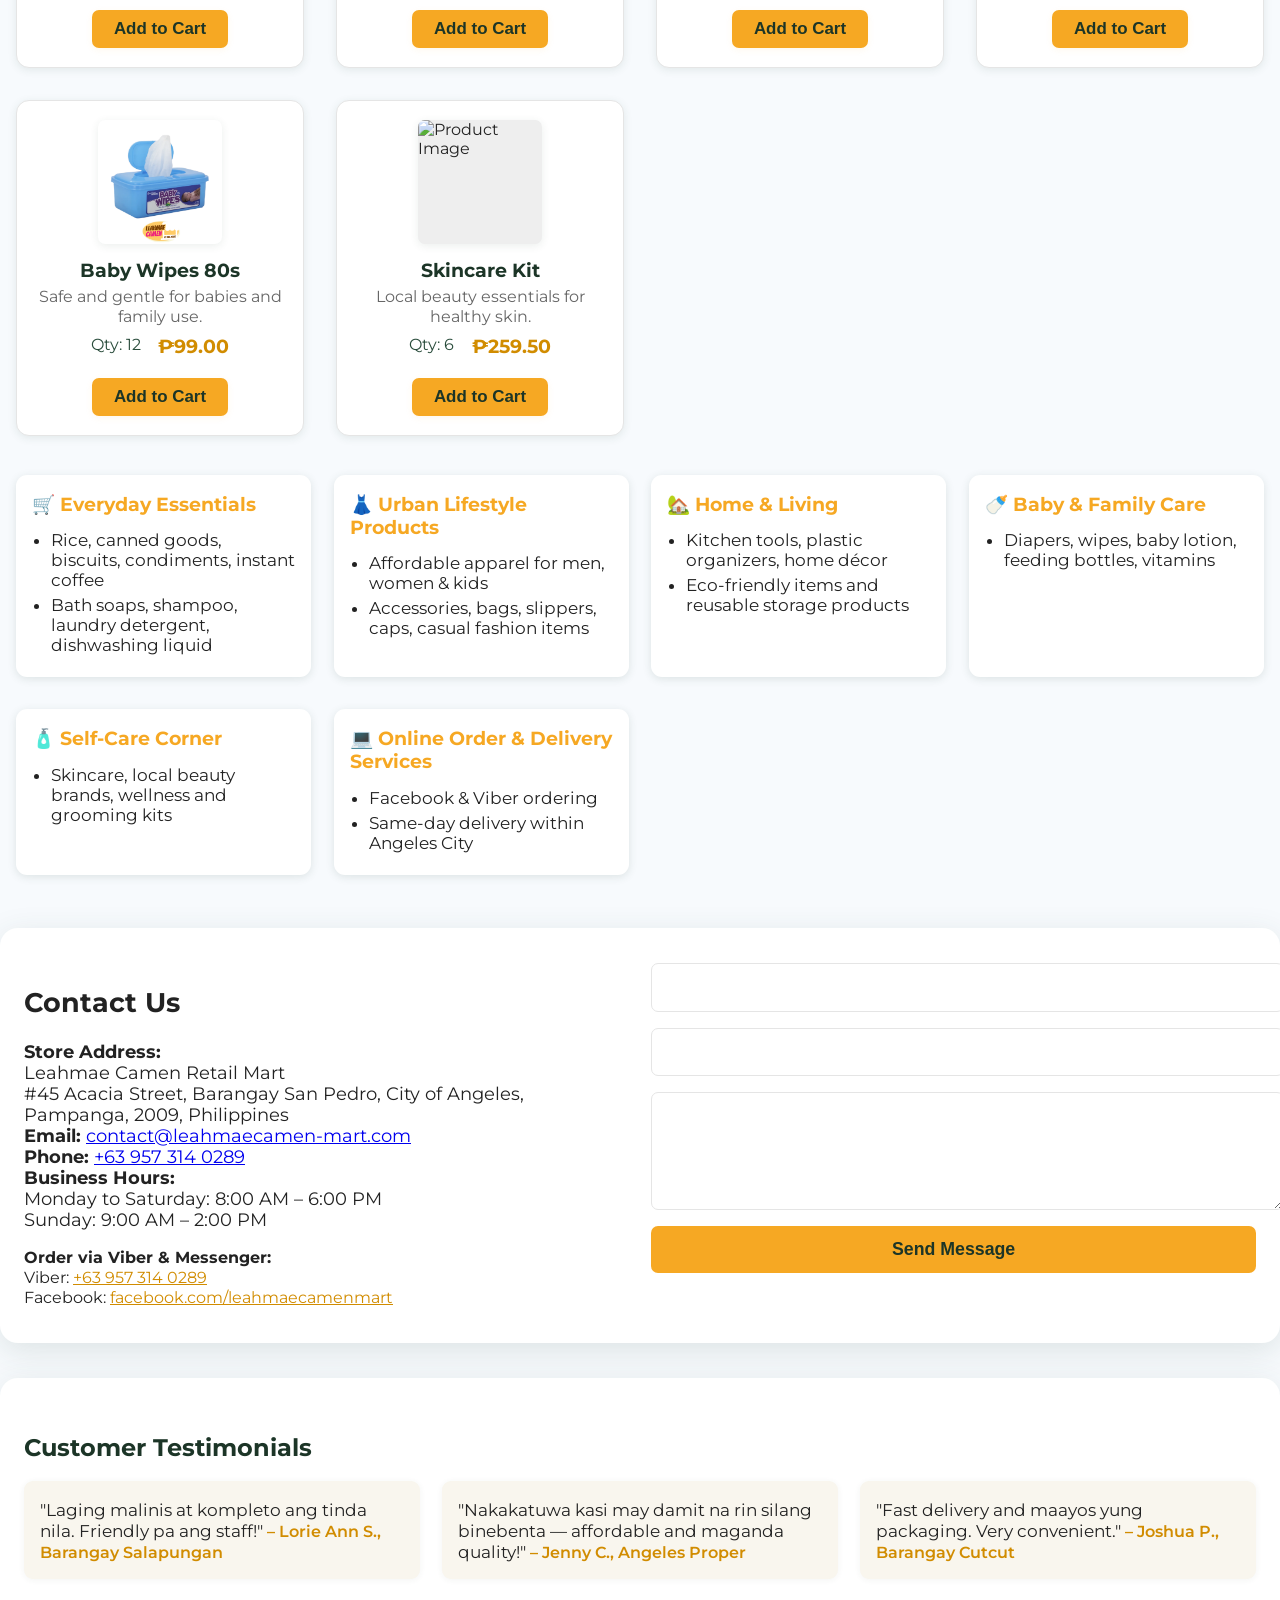
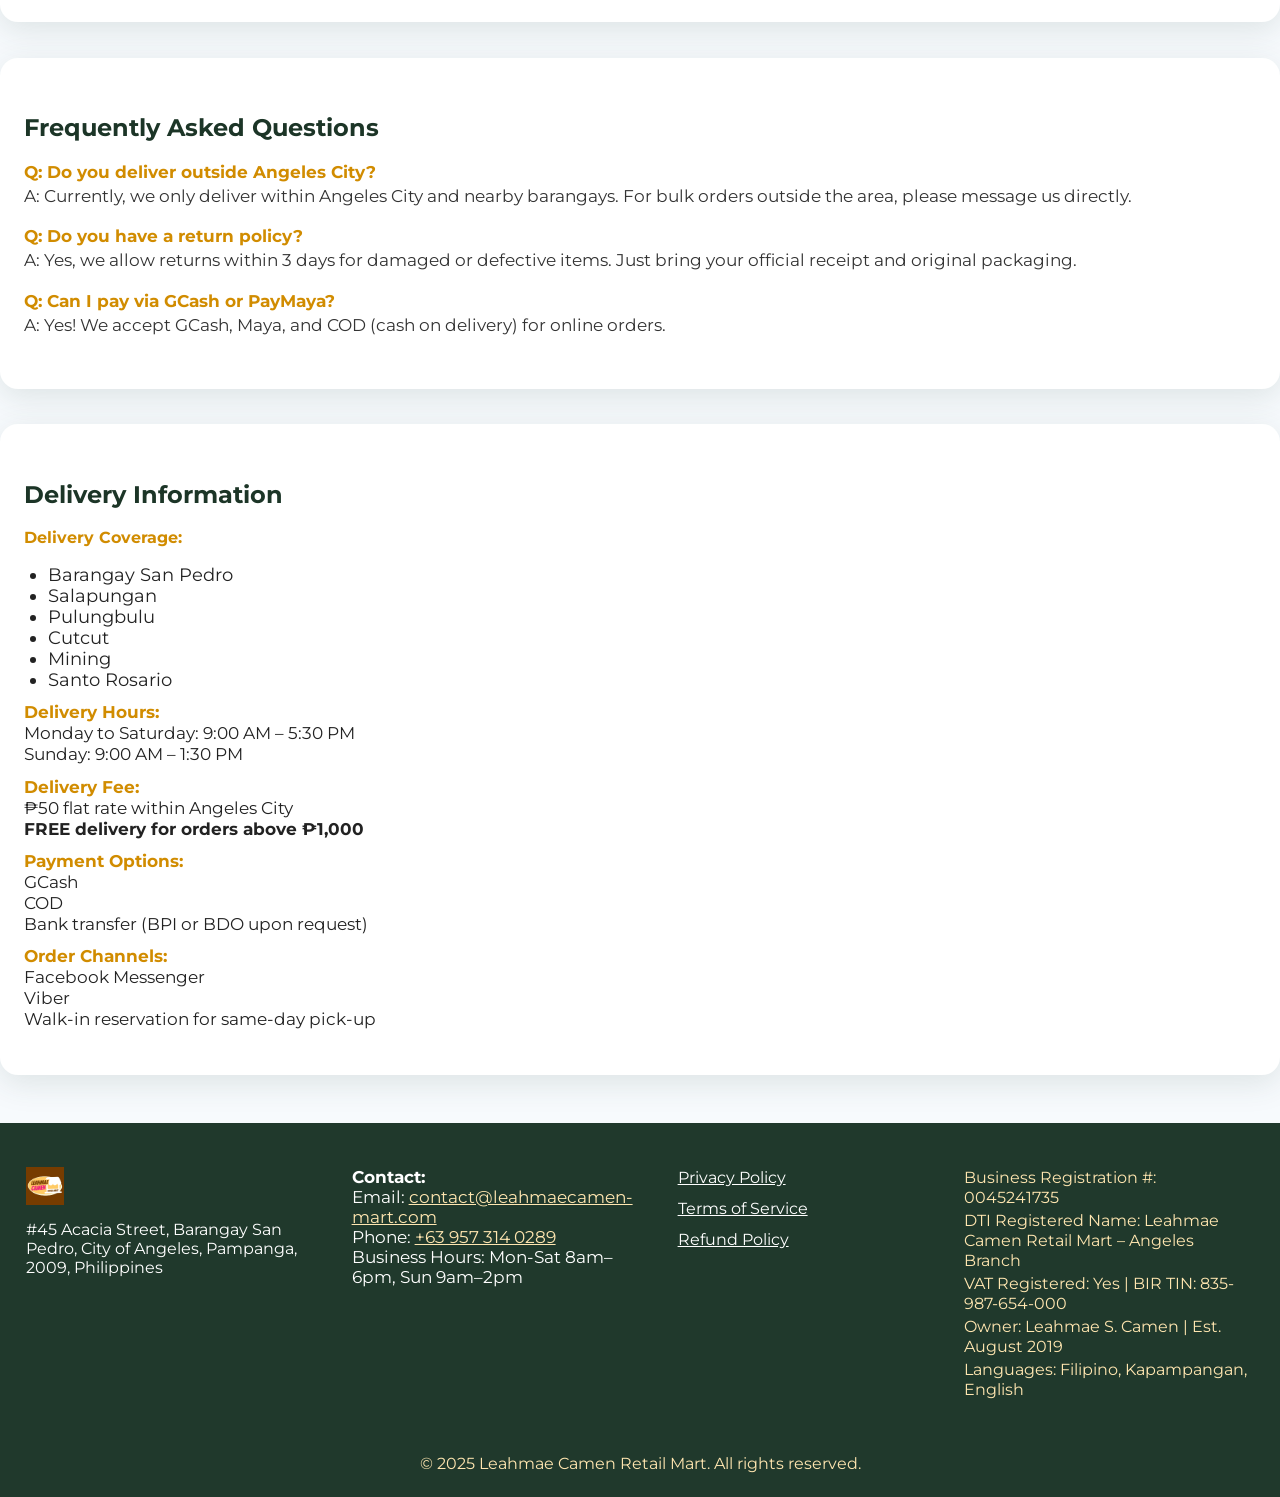
==== commit 64b9e177: "Update index.html" ====
--- a/index.html
+++ b/index.html
@@ -6,7 +6,7 @@
     <title>Leahmae Camen Retail Mart | Urban Boutique in Angeles City</title>
     <meta name="description" content="Leahmae Camen Retail Mart: Your local neighborhood boutique, offering everyday essentials, lifestyle products, and affordable fashion in Angeles City.">
     <meta name="author" content="Leahmae Camen Retail Mart">
-    <link rel="icon" type="image/png" href="image/FAVICON.png">
+    <link rel="icon" type="image/png" href="image/LOGO.png">
     <link rel="stylesheet" href="https://fonts.googleapis.com/css?family=Montserrat:400,700&display=swap">
     <style>
         :root {
@@ -201,7 +201,15 @@
             border-radius: 3px;
             transition: all 0.3s;
         }
-        /* Mobile styles for burger and cart button placement and nav menu */
+        @media (max-width: 1400px) {
+            .container { max-width: 98vw; }
+        }
+        @media (max-width: 1200px) {
+            nav { gap: 1.2rem; }
+            .header-brand { min-width: 320px; gap: 20px; }
+            .brand-txt-block .brand-title { font-size: 2rem; }
+            .brand-txt-block .brand-sub { font-size: 1.07rem; }
+        }
         @media (max-width: 950px) {
             .header-inner {
                 flex-direction: row;
@@ -781,7 +789,7 @@
             </div>
             <div class="products-grid" id="products-grid">
                 <div class="product-card">
-                    <img src="image/placeholder1.png" alt="Product Image">
+                    <img src="image/Pictures1.png" alt="Product Image">
                     <div class="product-title">Rice 5kg Pack</div>
                     <div class="product-desc">Premium local rice, perfect for everyday meals.</div>
                     <div class="product-meta">
@@ -791,7 +799,7 @@
                     <button class="add-cart-btn" onclick="addToCart('Rice 5kg Pack', 299, 1)">Add to Cart</button>
                 </div>
                 <div class="product-card">
-                    <img src="image/placeholder2.png" alt="Product Image">
+                    <img src="image/Pictures2.png" alt="Product Image">
                     <div class="product-title">Bath Soap Trio</div>
                     <div class="product-desc">Gentle, fresh, and long-lasting fragrance.</div>
                     <div class="product-meta">
@@ -801,7 +809,7 @@
                     <button class="add-cart-btn" onclick="addToCart('Bath Soap Trio', 74.5, 1)">Add to Cart</button>
                 </div>
                 <div class="product-card">
-                    <img src="image/placeholder3.png" alt="Product Image">
+                    <img src="image/Pictures3.png" alt="Product Image">
                     <div class="product-title">Men's Casual Shirt</div>
                     <div class="product-desc">Stylish and comfortable everyday wear.</div>
                     <div class="product-meta">
@@ -811,7 +819,7 @@
                     <button class="add-cart-btn" onclick="addToCart('Men\'s Casual Shirt', 199.99, 1)">Add to Cart</button>
                 </div>
                 <div class="product-card">
-                    <img src="image/placeholder4.png" alt="Product Image">
+                    <img src="image/Pictures4.png" alt="Product Image">
                     <div class="product-title">Kitchen Organizer Set</div>
                     <div class="product-desc">Durable plastic organizers for a tidy home.</div>
                     <div class="product-meta">
@@ -821,7 +829,7 @@
                     <button class="add-cart-btn" onclick="addToCart('Kitchen Organizer Set', 145, 1)">Add to Cart</button>
                 </div>
                 <div class="product-card">
-                    <img src="image/placeholder5.png" alt="Product Image">
+                    <img src="image/Pictures5.png" alt="Product Image">
                     <div class="product-title">Baby Wipes 80s</div>
                     <div class="product-desc">Safe and gentle for babies and family use.</div>
                     <div class="product-meta">
@@ -831,7 +839,7 @@
                     <button class="add-cart-btn" onclick="addToCart('Baby Wipes 80s', 99, 1)">Add to Cart</button>
                 </div>
                 <div class="product-card">
-                    <img src="image/placeholder6.png" alt="Product Image">
+                    <img src="image/Pictures6.png" alt="Product Image">
                     <div class="product-title">Skincare Kit</div>
                     <div class="product-desc">Local beauty essentials for healthy skin.</div>
                     <div class="product-meta">
@@ -914,9 +922,9 @@
                 </div>
             </div>
             <form class="contact-form" id="contactForm" autocomplete="off" onsubmit="contactSubmit(event)">
-                <input type="text" name="name" id="contactName" placeholder="Your Name" required>
-                <input type="email" name="email" id="contactEmail" placeholder="Your Email" required>
-                <textarea name="message" id="contactMessage" placeholder="Your Message" required></textarea>
+                <input type="text" name="name" id="contactName" Pictures="Your Name" required>
+                <input type="email" name="email" id="contactEmail" Pictures="Your Email" required>
+                <textarea name="message" id="contactMessage" Pictures="Your Message" required></textarea>
                 <button type="submit">Send Message</button>
                 <div id="contactSuccess" style="display:none;color:var(--accent-dark);font-weight:600;margin-top:8px;">Thank you! Your message has been sent.</div>
             </form>
@@ -1039,7 +1047,6 @@
         document.addEventListener('click', function(e) {
             const nav = document.getElementById('nav-menu');
             const burger = document.querySelector('.burger');
-            // Only close nav if click is outside nav and burger
             if (window.innerWidth <= 950) {
                 if (nav.classList.contains('open') &&
                   !nav.contains(e.target) &&
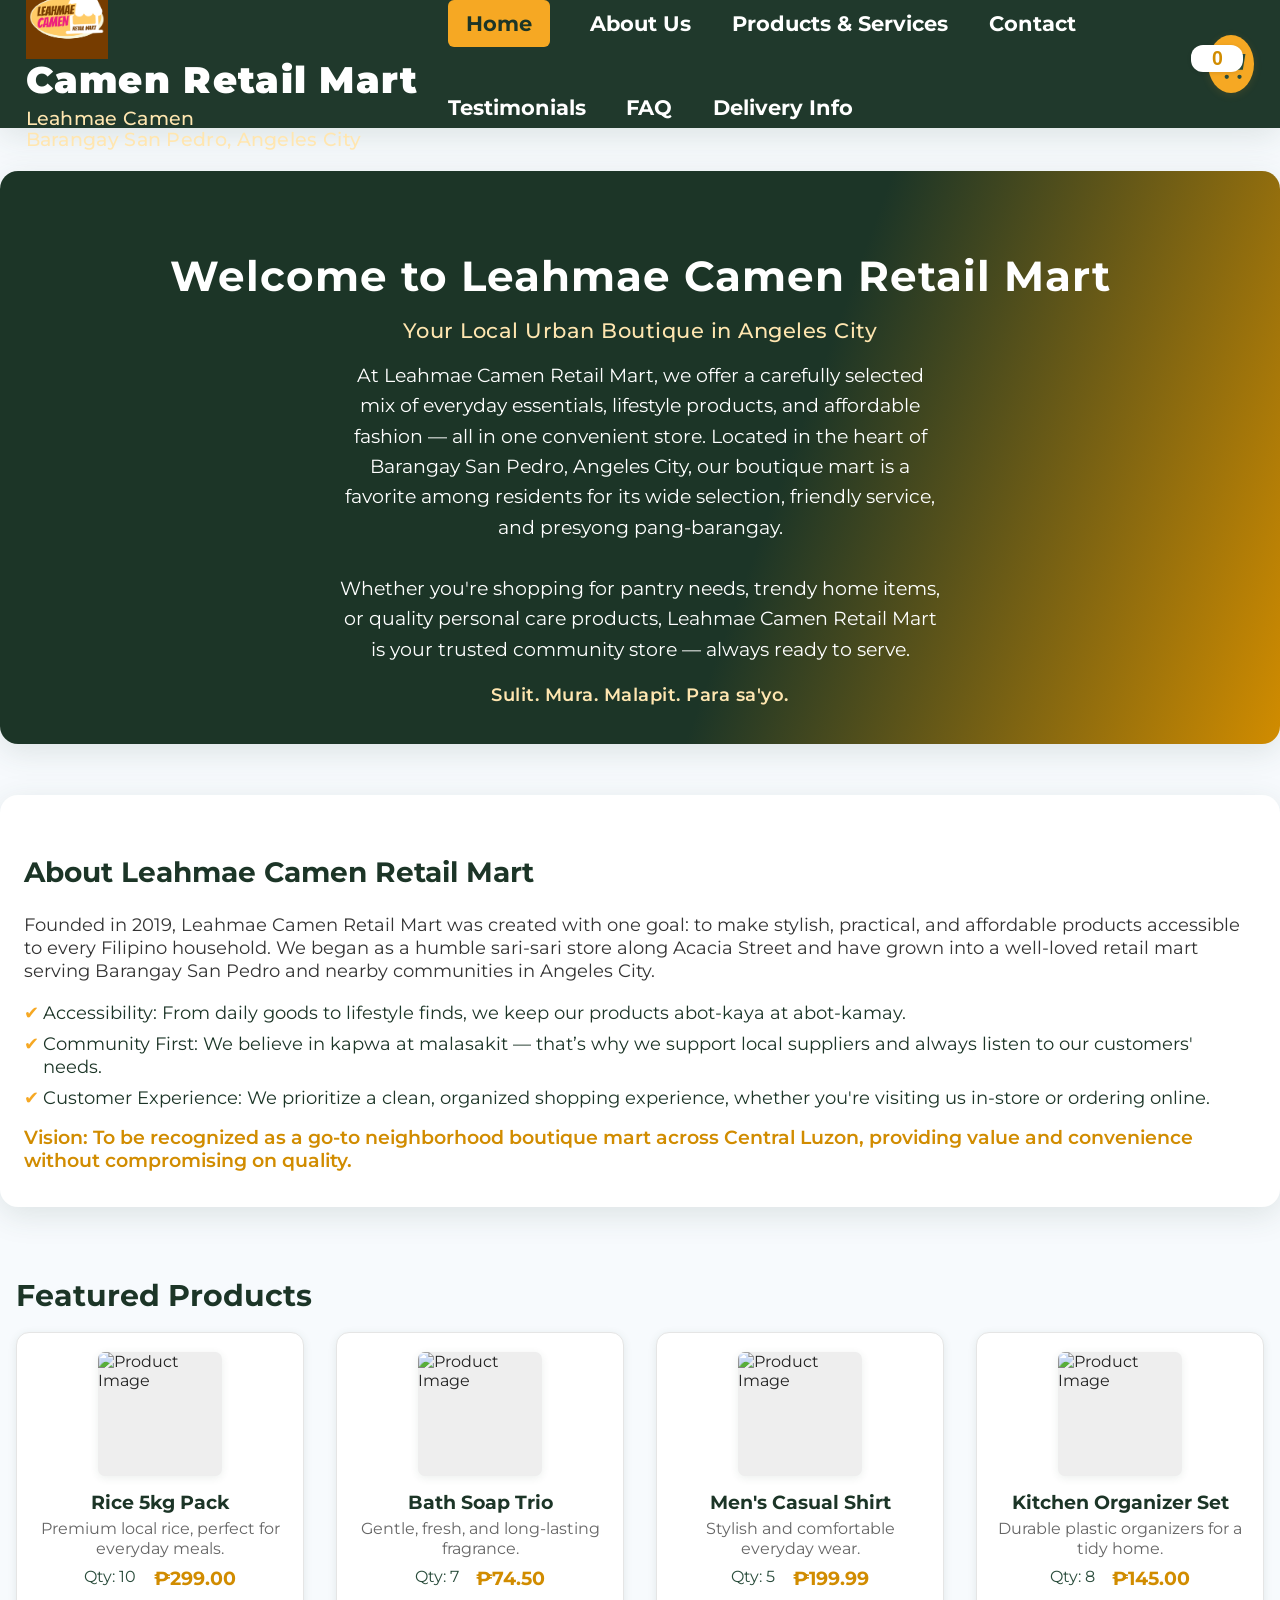
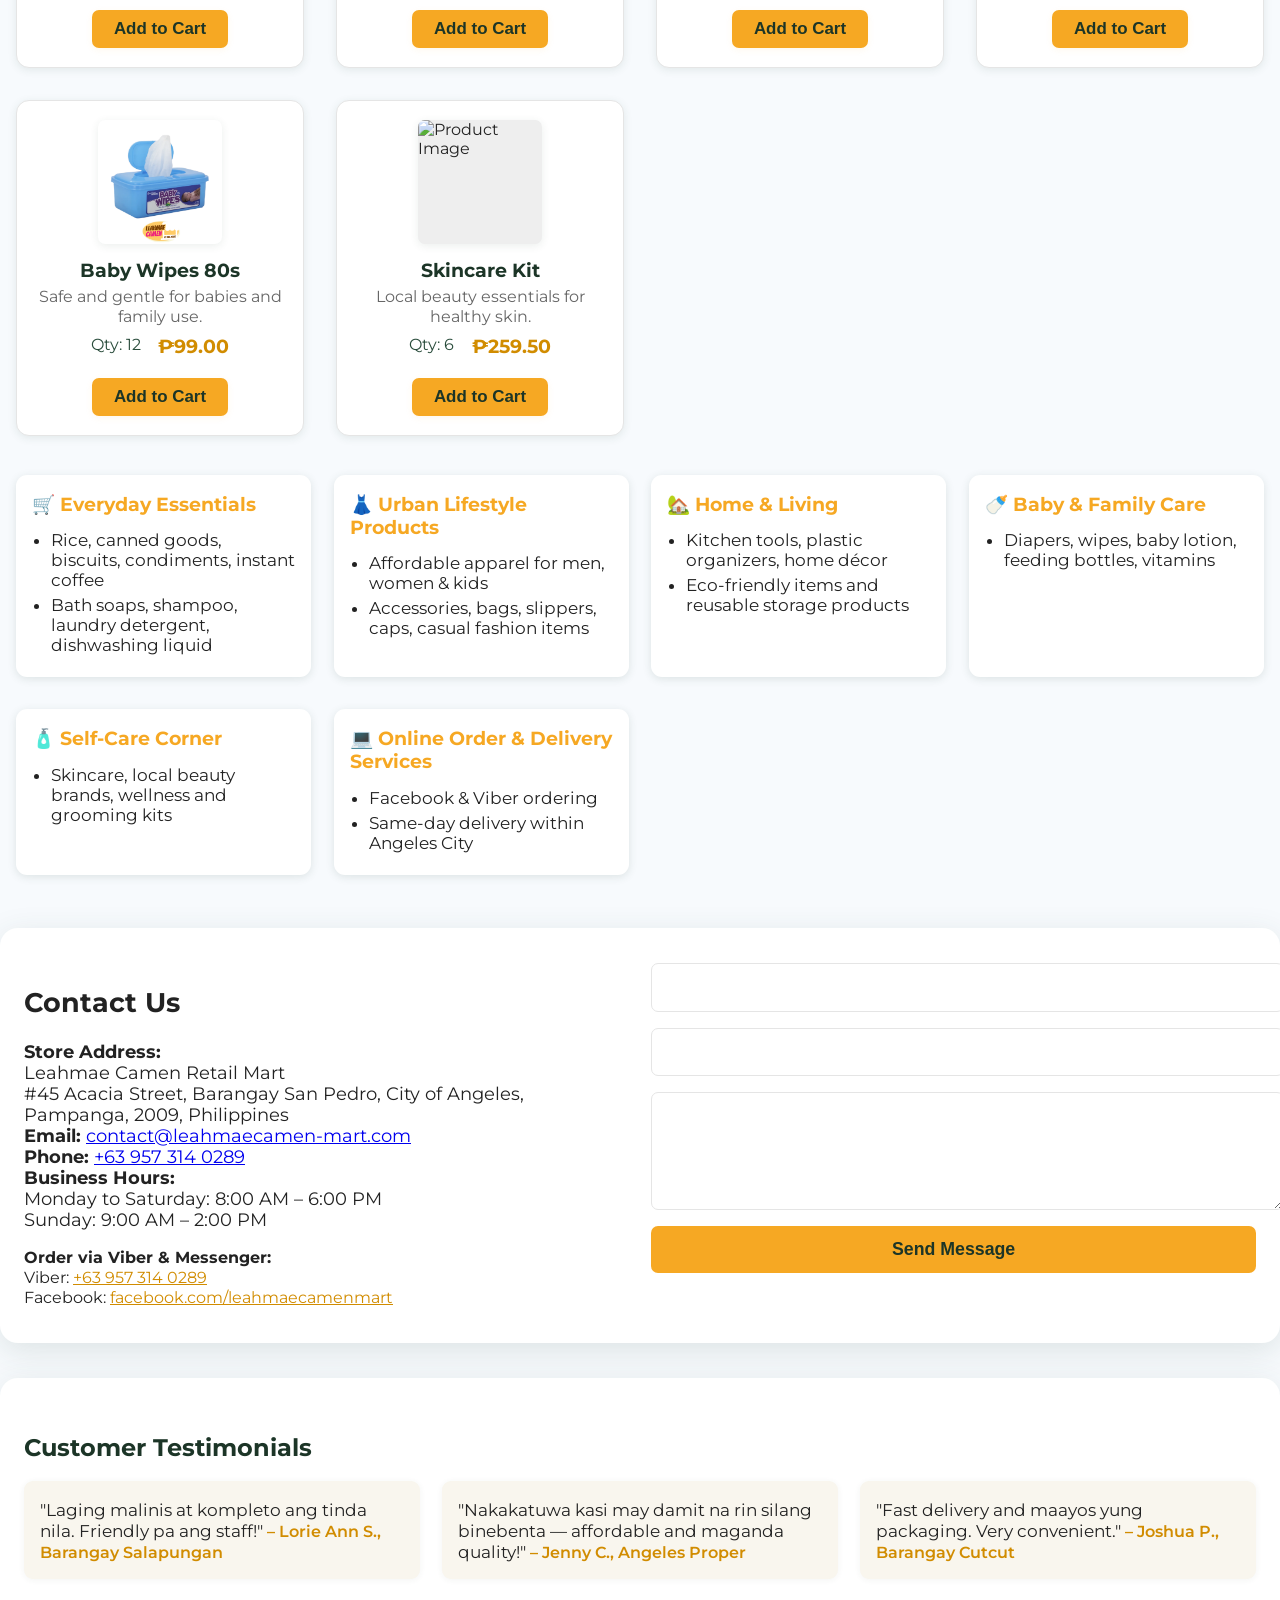
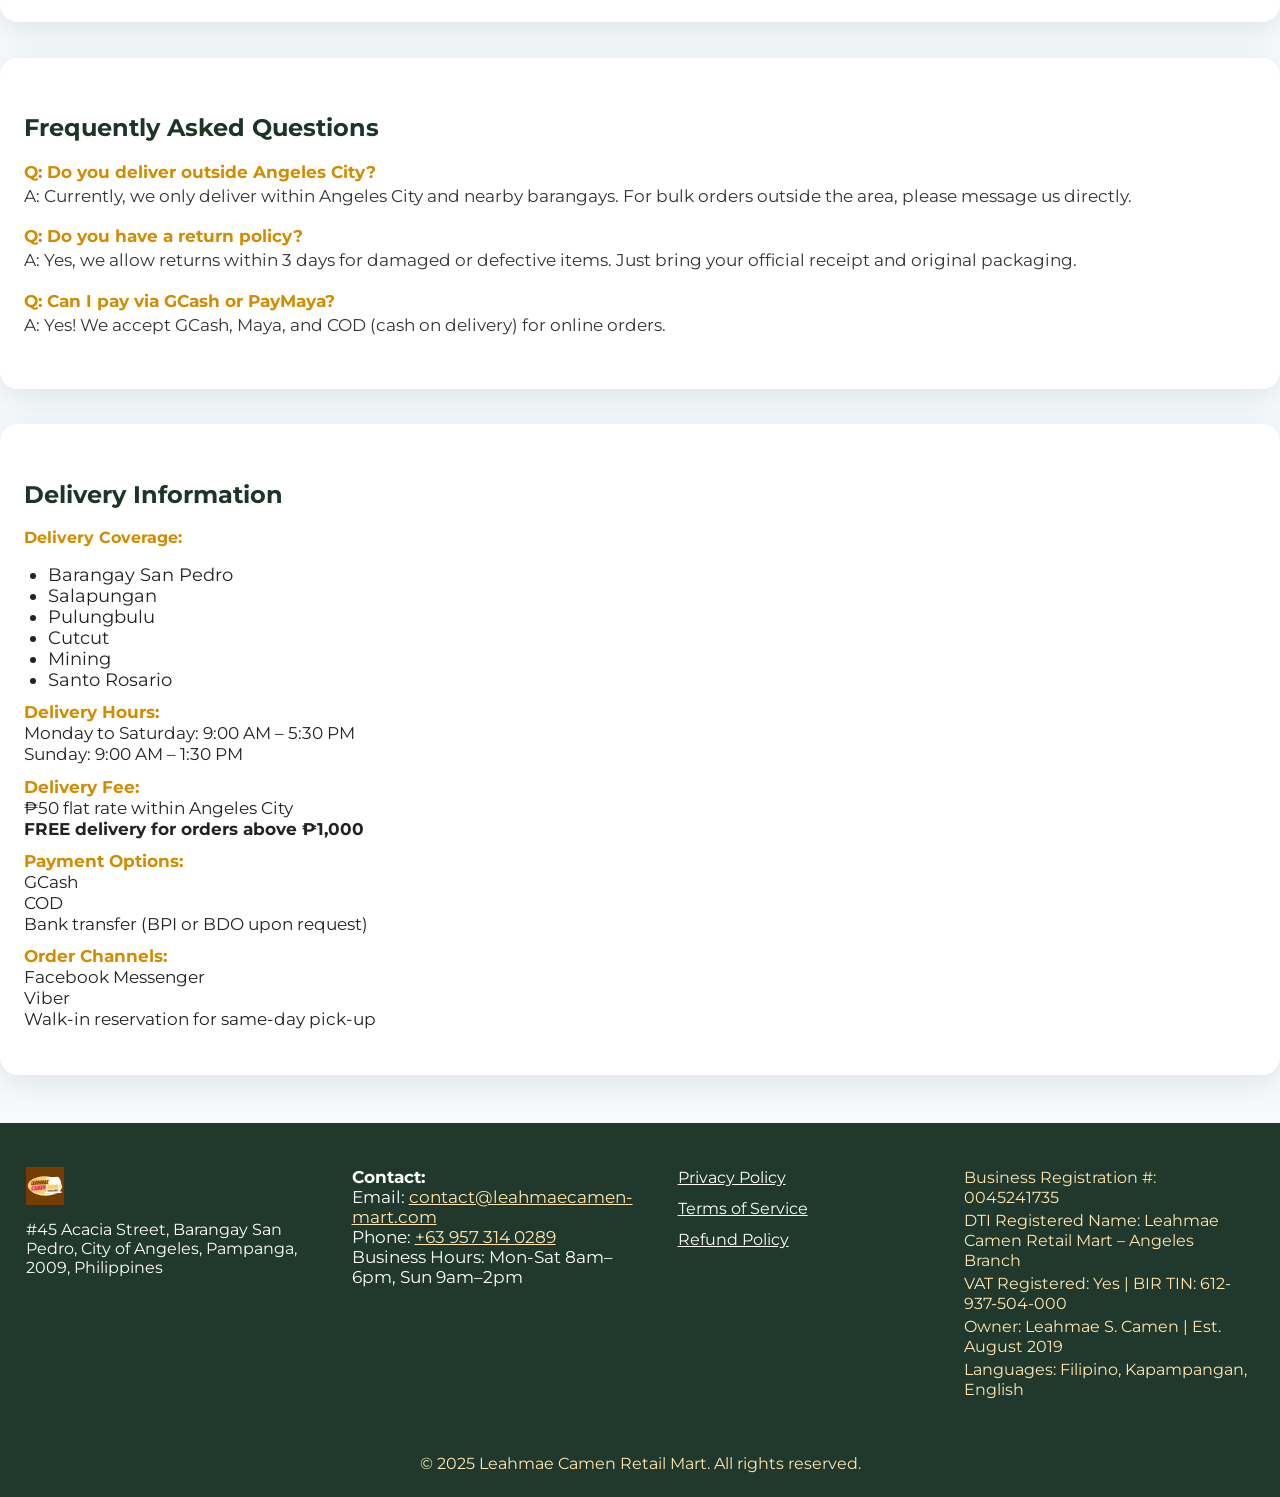
==== commit 49807e81: "Update index.html" ====
--- a/index.html
+++ b/index.html
@@ -1021,7 +1021,7 @@
                 <div class="footer-meta">
                     <span>Business Registration #: 0045241735</span>
                     <span>DTI Registered Name: Leahmae Camen Retail Mart – Angeles Branch</span>
-                    <span>VAT Registered: Yes | BIR TIN: 835-987-654-000</span>
+                    <span>VAT Registered: Yes | BIR TIN: 612-937-504-000</span>
                     <span>Owner: Leahmae S. Camen | Est. August 2019</span>
                     <span>Languages: Filipino, Kapampangan, English</span>
                 </div>
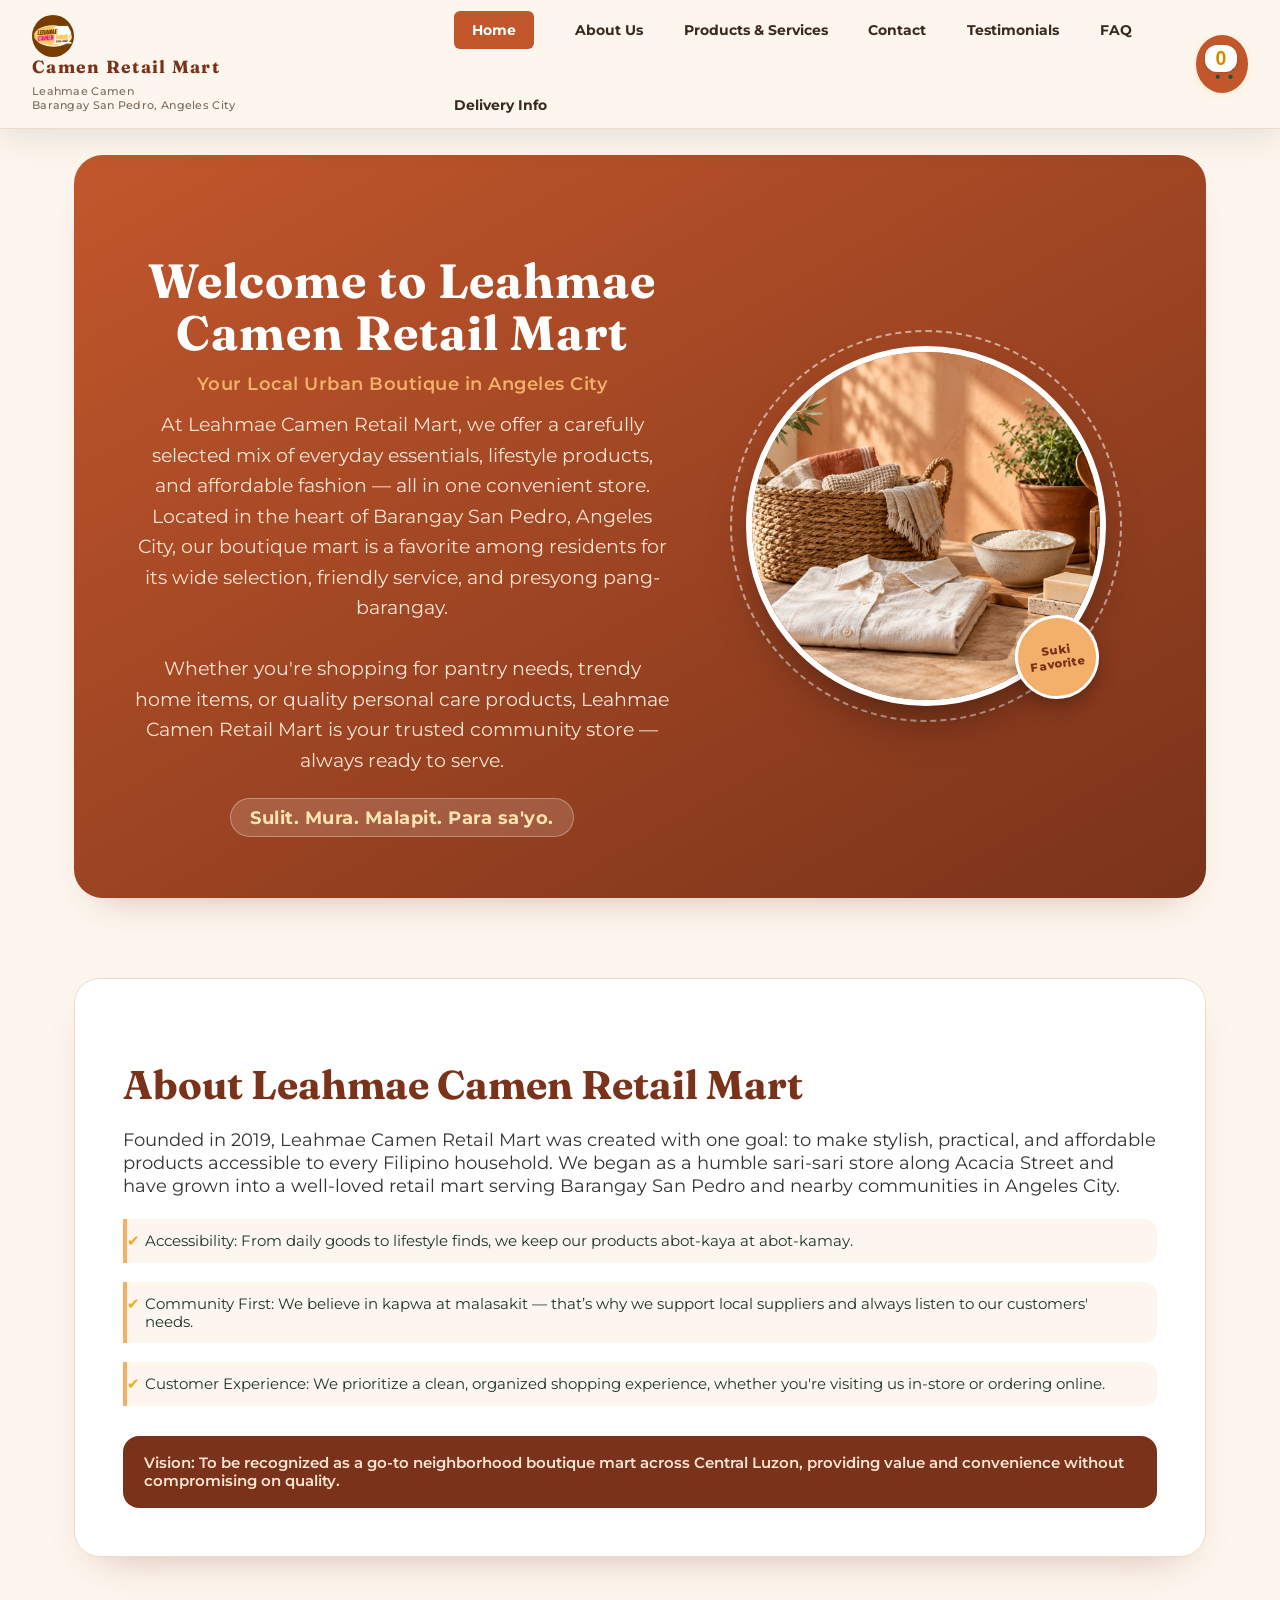
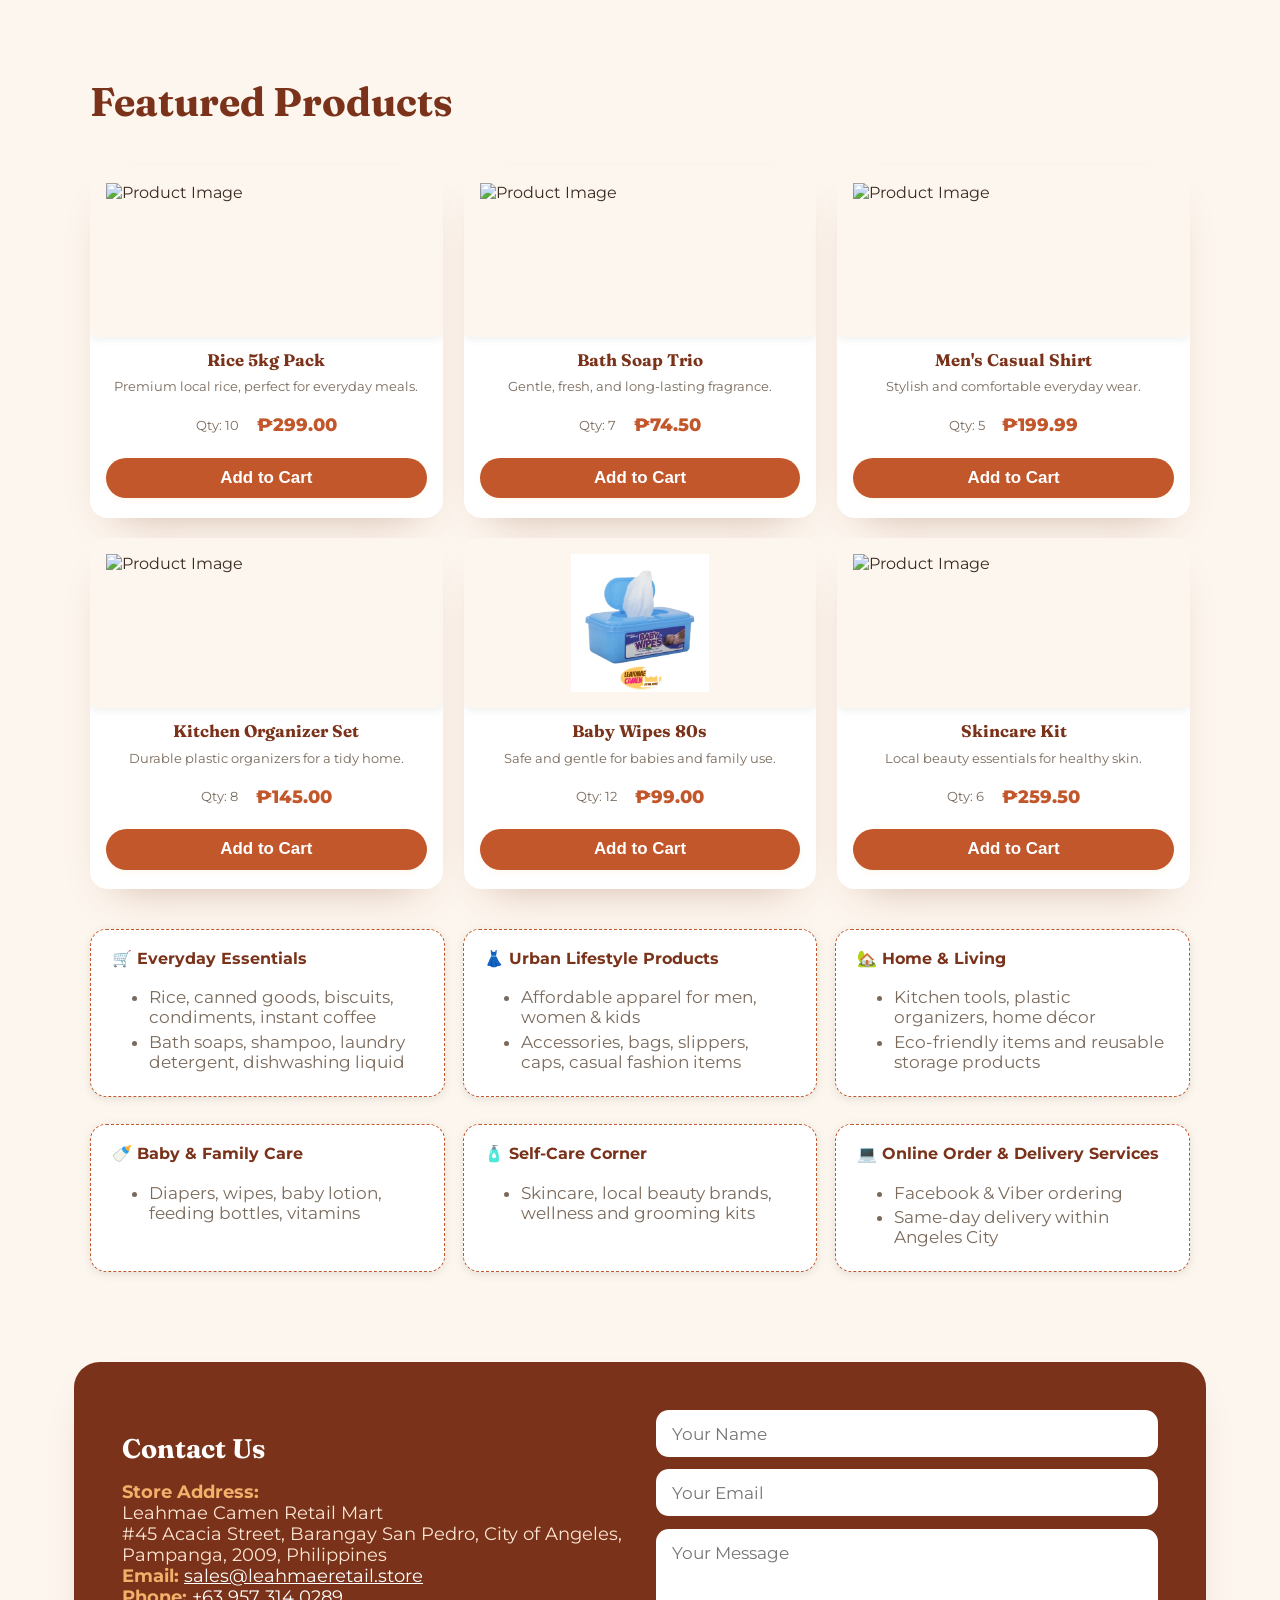
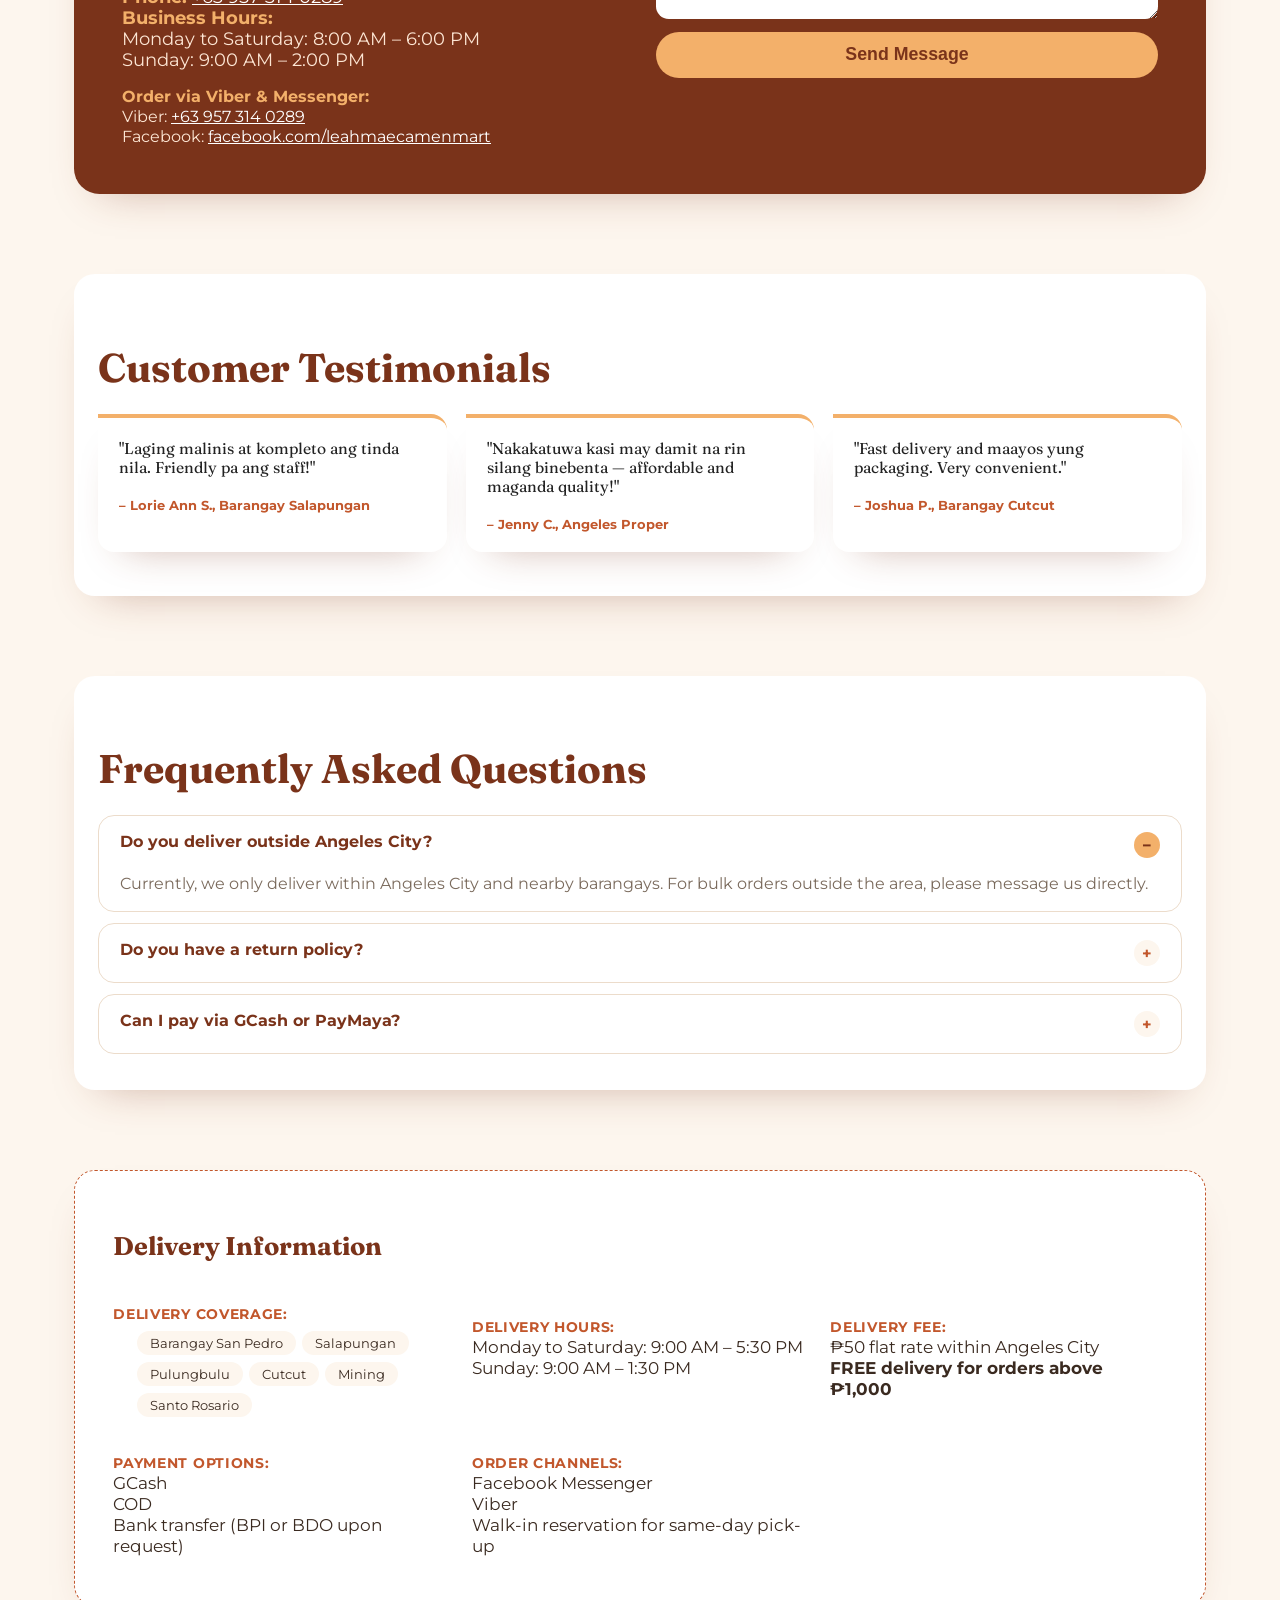
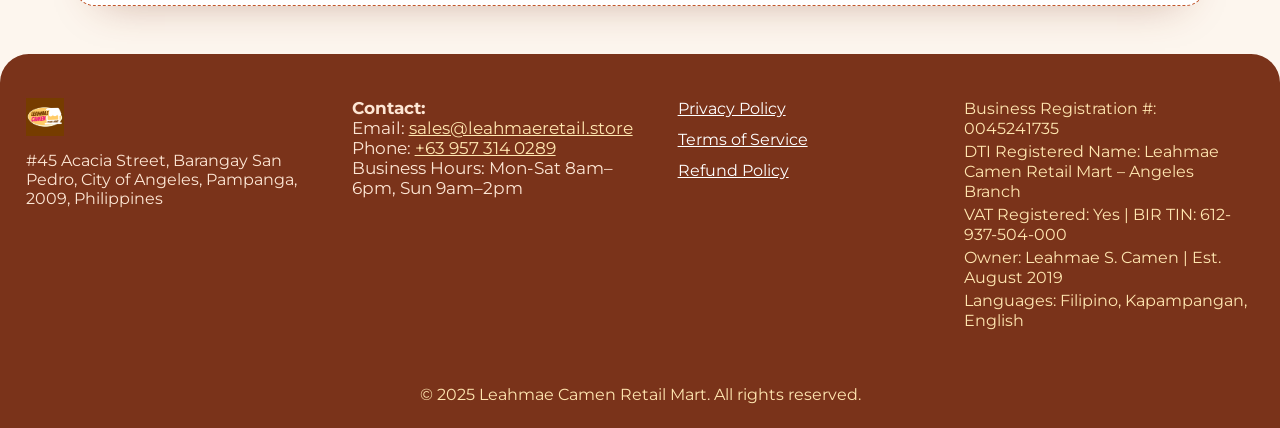
==== commit a27e0f21: "Update site content and fix business registration data Co-Authored-By: Claude Sonnet 5 <noreply@anth" ====
--- a/index.html
+++ b/index.html
@@ -8,6 +8,9 @@
     <meta name="author" content="Leahmae Camen Retail Mart">
     <link rel="icon" type="image/png" href="image/LOGO.png">
     <link rel="stylesheet" href="https://fonts.googleapis.com/css?family=Montserrat:400,700&display=swap">
+    <link rel="preconnect" href="https://fonts.googleapis.com">
+    <link rel="preconnect" href="https://fonts.gstatic.com" crossorigin>
+    <link href="https://fonts.googleapis.com/css2?family=Fraunces:opsz,wght@9..144,600;9..144,700&display=swap" rel="stylesheet">
     <style>
         :root {
             --primary: #294c3b;
@@ -724,6 +727,7 @@
         ::-webkit-scrollbar { width: 8px; background: #eee; }
         ::-webkit-scrollbar-thumb { background: var(--accent); border-radius: 6px; }
     </style>
+  <link rel="stylesheet" href="polish.css">
 </head>
 <body>
     <header>
@@ -763,6 +767,7 @@
     </header>
     <main>
         <section class="hero" id="home">
+            <div class="hero-text">
             <h1>Welcome to Leahmae Camen Retail Mart</h1>
             <h2>Your Local Urban Boutique in Angeles City</h2>
             <p>
@@ -770,7 +775,9 @@
                 Whether you're shopping for pantry needs, trendy home items, or quality personal care products, Leahmae Camen Retail Mart is your trusted community store — always ready to serve.
             </p>
             <div class="tagline">Sulit. Mura. Malapit. Para sa'yo.</div>
-        </section>
+            </div>
+<div class="hero-media-wrap"><figure class="refresh-hero-media refresh-hero-media-1"><img src="assets/hero-generated-v2.webp" alt="Illustrative Inviting daily essentials arrangement" width="1536" height="1024" fetchpriority="high" decoding="async"></figure><span class="hero-seal">Suki<br>Favorite</span></div>
+</section>
         <section class="about-section" id="about">
             <h2>About Leahmae Camen Retail Mart</h2>
             <p>
@@ -909,7 +916,7 @@
                 <div><b>Store Address:</b><br>
                 Leahmae Camen Retail Mart<br>
                 #45 Acacia Street, Barangay San Pedro, City of Angeles, Pampanga, 2009, Philippines</div>
-                <div><b>Email:</b> <a href="mailto:contact@leahmaecamen-mart.com">contact@leahmaecamen-mart.com</a></div>
+                <div><b>Email:</b> <a href="mailto:sales@leahmaeretail.store">sales@leahmaeretail.store</a></div>
                 <div><b>Phone:</b> <a href="tel:+639573140289">+63 957 314 0289</a></div>
                 <div><b>Business Hours:</b><br>
                     Monday to Saturday: 8:00 AM – 6:00 PM<br>
@@ -922,9 +929,9 @@
                 </div>
             </div>
             <form class="contact-form" id="contactForm" autocomplete="off" onsubmit="contactSubmit(event)">
-                <input type="text" name="name" id="contactName" Pictures="Your Name" required>
-                <input type="email" name="email" id="contactEmail" Pictures="Your Email" required>
-                <textarea name="message" id="contactMessage" Pictures="Your Message" required></textarea>
+                <input type="text" name="name" id="contactName" placeholder="Your Name" required>
+                <input type="email" name="email" id="contactEmail" placeholder="Your Email" required>
+                <textarea name="message" id="contactMessage" placeholder="Your Message" required></textarea>
                 <button type="submit">Send Message</button>
                 <div id="contactSuccess" style="display:none;color:var(--accent-dark);font-weight:600;margin-top:8px;">Thank you! Your message has been sent.</div>
             </form>
@@ -948,20 +955,20 @@
         </section>
         <section class="faq-section" id="faq">
             <h2>Frequently Asked Questions</h2>
-            <ul class="faq-list">
-                <li>
-                    <span class="faq-q">Q: Do you deliver outside Angeles City?</span>
-                    <span class="faq-a">A: Currently, we only deliver within Angeles City and nearby barangays. For bulk orders outside the area, please message us directly.</span>
-                </li>
-                <li>
-                    <span class="faq-q">Q: Do you have a return policy?</span>
-                    <span class="faq-a">A: Yes, we allow returns within 3 days for damaged or defective items. Just bring your official receipt and original packaging.</span>
-                </li>
-                <li>
-                    <span class="faq-q">Q: Can I pay via GCash or PayMaya?</span>
-                    <span class="faq-a">A: Yes! We accept GCash, Maya, and COD (cash on delivery) for online orders.</span>
-                </li>
-            </ul>
+            <div class="faq-list">
+                <details class="faq-item" open>
+                    <summary>Do you deliver outside Angeles City?</summary>
+                    <p>Currently, we only deliver within Angeles City and nearby barangays. For bulk orders outside the area, please message us directly.</p>
+                </details>
+                <details class="faq-item">
+                    <summary>Do you have a return policy?</summary>
+                    <p>Yes, we allow returns within 3 days for damaged or defective items. Just bring your official receipt and original packaging.</p>
+                </details>
+                <details class="faq-item">
+                    <summary>Can I pay via GCash or PayMaya?</summary>
+                    <p>Yes! We accept GCash, Maya, and COD (cash on delivery) for online orders.</p>
+                </details>
+            </div>
         </section>
         <section class="delivery-section" id="delivery">
             <h2>Delivery Information</h2>
@@ -1009,7 +1016,7 @@
                 </div>
                 <div class="footer-contact">
                     <div><strong>Contact:</strong></div>
-                    <div>Email: <a href="mailto:contact@leahmaecamen-mart.com" style="color:#ffe6b0;">contact@leahmaecamen-mart.com</a></div>
+                    <div>Email: <a href="mailto:sales@leahmaeretail.store" style="color:#ffe6b0;">sales@leahmaeretail.store</a></div>
                     <div>Phone: <a href="tel:+639573140289" style="color:#ffe6b0;">+63 957 314 0289</a></div>
                     <div>Business Hours: Mon-Sat 8am–6pm, Sun 9am–2pm</div>
                 </div>
--- a/polish.css
+++ b/polish.css
@@ -0,0 +1,137 @@
+:root {
+  --terracotta: #c2572c;
+  --terracotta-deep: #7a331a;
+  --apricot: #f3b06a;
+  --cream: #fdf6ee;
+  --card: #fff;
+  --ink: #3a2a20;
+  --muted: #7a6a5c;
+  --line: #ecdccb;
+  --radius: 1.3rem;
+  --shadow: 0 20px 42px -26px rgba(122,51,26,.4);
+  --display: 'Fraunces', Georgia, serif;
+}
+* { box-sizing: border-box; }
+html { scroll-behavior: smooth; }
+body { background: var(--cream); color: var(--ink); -webkit-font-smoothing: antialiased; }
+section[id] { scroll-margin-top: 150px; }
+h1, h2, h3, .brand-title { font-family: var(--display); }
+
+/* Header */
+header { background: rgba(253,246,238,.95); backdrop-filter: blur(6px); box-shadow: none; border-bottom: 1px solid var(--line); min-height: 0; }
+header h1, .header-store, .header-sub { color: var(--ink) !important; }
+.header-inner { padding: .7rem 1.2rem; }
+.header-logo-block img { width: 42px; height: 42px; border-radius: 50%; }
+.brand-txt-block .brand-title { font-size: 1.1rem; color: var(--terracotta-deep); white-space: normal; font-weight: 700; }
+.brand-txt-block .brand-sub { font-size: .7rem; color: var(--muted); line-height: 1.3; font-weight: 500; }
+#nav-menu a { font-weight: 700; font-size: .86rem; color: var(--ink); }
+#nav-menu a:hover, #nav-menu a.active { background: var(--terracotta); color: #fff; }
+.cart-icon-btn { background: var(--terracotta); border-radius: 50%; }
+
+main { max-width: 1180px; margin: 0 auto; padding: 0 1.5rem; }
+
+/* Hero */
+.hero {
+  display: grid; grid-template-columns: 1.1fr .9fr; gap: 2.4rem; align-items: center;
+  background: linear-gradient(150deg, var(--terracotta) 0%, var(--terracotta-deep) 100%); color: #fff;
+  border-radius: 1.8rem; padding: clamp(2rem, 5vw, 3.8rem); margin-top: 1.6rem; box-shadow: var(--shadow);
+}
+.hero h1 { font-size: clamp(2rem, 4vw, 3rem); line-height: 1.08; margin-bottom: .5rem; }
+.hero h2 { font-family: 'Montserrat', sans-serif; font-weight: 600; font-size: 1.1rem; color: var(--apricot); margin-bottom: 1rem; }
+.hero p { color: #fbe4d4; max-width: 54ch; }
+.hero .tagline { display: inline-block; background: rgba(255,255,255,.15); border: 1px solid rgba(255,255,255,.3); border-radius: 999px; padding: .5rem 1.2rem; margin-top: 1.2rem; font-weight: 700; }
+
+/* Hero photo: circular medallion with a dashed seal ring, instead of a rectangular crop */
+.hero-media-wrap { position: relative; width: min(100%, 360px); margin: 0 auto; }
+.hero-media-wrap::before {
+  content: ''; position: absolute; inset: -16px; border-radius: 50%; border: 2px dashed rgba(255,255,255,.55); pointer-events: none;
+}
+.refresh-hero-media { width: 100%; margin: 0; position: relative; height: 0; padding-top: 100%; }
+.refresh-hero-media img {
+  position: absolute; inset: 0; width: 100%; height: 100%; object-fit: cover; border-radius: 50%;
+  border: 6px solid #fff; box-shadow: 0 24px 50px -18px rgba(0,0,0,.5);
+}
+.hero-seal {
+  position: absolute; bottom: 2%; right: 2%; z-index: 2; width: 84px; height: 84px; border-radius: 50%;
+  background: var(--apricot); color: var(--terracotta-deep); display: flex; align-items: center; justify-content: center;
+  text-align: center; font-weight: 800; font-size: .72rem; line-height: 1.25; letter-spacing: .02em;
+  border: 3px solid #fff; box-shadow: 0 10px 24px -8px rgba(0,0,0,.45); transform: rotate(-8deg);
+}
+
+/* About */
+.about-section { margin-top: clamp(3rem,7vw,5rem); background: var(--card); border: 1px solid var(--line); border-radius: 1.6rem; padding: clamp(1.8rem,4vw,3rem); }
+.about-section h2 { color: var(--terracotta-deep); font-size: clamp(1.8rem,3.6vw,2.5rem); margin-bottom: 1rem; }
+.core-values { list-style: none; margin: 1.4rem 0; display: grid; gap: .7rem; }
+.core-values li { background: var(--cream); border-left: 4px solid var(--apricot); border-radius: 0 .8rem .8rem 0; padding: .8rem 1.1rem; font-size: .92rem; }
+.vision { background: var(--terracotta-deep); color: #fde6d4; border-radius: 1rem; padding: 1.1rem 1.3rem; font-size: .92rem; }
+
+/* Products */
+.products-section { margin-top: clamp(3rem,7vw,5rem); }
+.products-header h3 { color: var(--terracotta-deep); font-size: clamp(1.8rem,3.6vw,2.5rem); margin-bottom: 1.4rem; }
+.products-grid { display: grid; grid-template-columns: repeat(3, 1fr); gap: 1.3rem; margin-bottom: 2.5rem; }
+.product-card { background: var(--card); border: none; border-radius: 1.1rem; box-shadow: var(--shadow); padding: 0 0 1.2rem; overflow: hidden; transition: transform .2s; }
+.product-card:hover { transform: translateY(-5px); }
+.product-card img { width: 100%; height: 170px; object-fit: contain; background: var(--cream); padding: 1rem; margin-bottom: .8rem; }
+.product-title { font-family: var(--display); color: var(--terracotta-deep); font-size: 1.05rem; padding: 0 1rem; }
+.product-desc { color: var(--muted); font-size: .84rem; padding: .3rem 1rem 0; }
+.product-meta { display: flex; justify-content: space-between; align-items: center; padding: .7rem 1rem; font-size: .84rem; color: var(--muted); }
+.product-price { color: var(--terracotta); font-weight: 800; font-size: 1.1rem; }
+.add-cart-btn { margin: 0 1rem; width: calc(100% - 2rem); background: var(--terracotta); color: #fff; border: none; border-radius: 999px; padding: .65rem; font-weight: 700; cursor: pointer; }
+.add-cart-btn:hover { background: var(--apricot); color: var(--terracotta-deep); }
+.services-list { display: grid; grid-template-columns: repeat(3, 1fr); gap: 1.1rem; }
+.service-card { background: var(--card); border: 1px dashed var(--terracotta); border-radius: 1rem; padding: 1.2rem 1.3rem; }
+.service-card h4 { font-size: 1rem; color: var(--terracotta-deep); margin-bottom: .5rem; }
+.service-card ul { margin: 0 0 0 1.1rem; font-size: .85rem; color: var(--muted); }
+
+/* Contact */
+.contact-section { margin-top: clamp(3rem,7vw,5rem); display: grid; grid-template-columns: 1fr 1fr; gap: 2rem; background: var(--terracotta-deep); color: #fde6d4; border-radius: 1.6rem; padding: clamp(1.8rem,4vw,3rem); }
+.contact-info h2 { color: #fff; margin-bottom: 1rem; }
+.contact-info b { color: var(--apricot); }
+.contact-info a { color: #fff; }
+.contact-channels { margin-top: 1rem; }
+.contact-form { display: flex; flex-direction: column; gap: .8rem; }
+.contact-form input, .contact-form textarea { border: none; border-radius: .8rem; padding: .8rem 1rem; font-family: inherit; }
+.contact-form button { background: var(--apricot); color: var(--terracotta-deep); border: none; border-radius: 999px; padding: .8rem; font-weight: 700; cursor: pointer; }
+
+/* Testimonials */
+.testimonials-section { margin-top: clamp(3rem,7vw,5rem); }
+.testimonials-section h2 { color: var(--terracotta-deep); font-size: clamp(1.8rem,3.6vw,2.5rem); margin-bottom: 1.4rem; }
+.testimonial-list { display: grid; grid-template-columns: repeat(3, 1fr); gap: 1.2rem; }
+.testimonial-card { background: var(--card); border-top: 4px solid var(--apricot); border-radius: 0 1rem 1rem 1rem; box-shadow: var(--shadow); padding: 1.3rem 1.3rem; display: flex; flex-direction: column; gap: .8rem; font-family: var(--display); font-size: .98rem; }
+.testimonial-cite { font-family: 'Montserrat', sans-serif; font-weight: 700; font-size: .8rem; color: var(--terracotta); }
+
+/* FAQ */
+.faq-section { margin-top: clamp(3rem,7vw,5rem); }
+.faq-section h2 { color: var(--terracotta-deep); font-size: clamp(1.8rem,3.6vw,2.5rem); margin-bottom: 1.4rem; }
+.faq-list { display: flex; flex-direction: column; gap: .7rem; }
+.faq-item { background: var(--card); border: 1px solid var(--line); border-radius: 1rem; overflow: hidden; }
+.faq-item summary { cursor: pointer; list-style: none; padding: 1rem 1.3rem; font-weight: 700; color: var(--terracotta-deep); display: flex; justify-content: space-between; gap: 1rem; }
+.faq-item summary::-webkit-details-marker { display: none; }
+.faq-item summary::after { content: '+'; flex: none; width: 26px; height: 26px; border-radius: 50%; background: var(--cream); color: var(--terracotta); display: flex; align-items: center; justify-content: center; }
+.faq-item[open] summary::after { content: '\2212'; background: var(--apricot); color: var(--terracotta-deep); }
+.faq-item p { padding: 0 1.3rem 1.1rem; margin: 0; color: var(--muted); }
+
+/* Delivery */
+.delivery-section { margin-top: clamp(3rem,7vw,5rem); background: var(--card); border: 1px dashed var(--terracotta); border-radius: 1.3rem; padding: clamp(1.6rem,4vw,2.4rem); display: grid; grid-template-columns: repeat(3, 1fr); gap: 1.4rem; }
+.delivery-section h2 { grid-column: 1 / -1; color: var(--terracotta-deep); font-size: 1.6rem; }
+.delivery-label { color: var(--terracotta); font-weight: 700; font-size: .85rem; text-transform: uppercase; letter-spacing: .05em; }
+.delivery-list { list-style: none; margin: .5rem 0 0; display: flex; flex-wrap: wrap; gap: .4rem; }
+.delivery-list li { background: var(--cream); border-radius: 999px; padding: .3rem .8rem; font-size: .8rem; }
+
+/* Cart overlay */
+.cart-overlay { background: rgba(58,42,32,.5); }
+.cart-modal { border-radius: 1.4rem; }
+.cart-total { color: var(--terracotta-deep); font-weight: 800; }
+
+footer { background: var(--terracotta-deep); color: #fde6d4; border-radius: 1.8rem 1.8rem 0 0; margin-top: 3rem; }
+
+@media (max-width: 1000px) {
+  .hero, .contact-section, .delivery-section { grid-template-columns: 1fr; }
+  .hero-media-wrap { order: -1; max-width: 280px; margin: 0 auto; }
+  .products-grid, .services-list, .testimonial-list { grid-template-columns: 1fr 1fr; }
+}
+@media (max-width: 600px) {
+  .products-grid, .services-list, .testimonial-list { grid-template-columns: 1fr; }
+  .hero { border-radius: 1.4rem; padding: 1.6rem; }
+}
+@media (prefers-reduced-motion: reduce) { html { scroll-behavior: auto; } * { transition: none !important; } }
